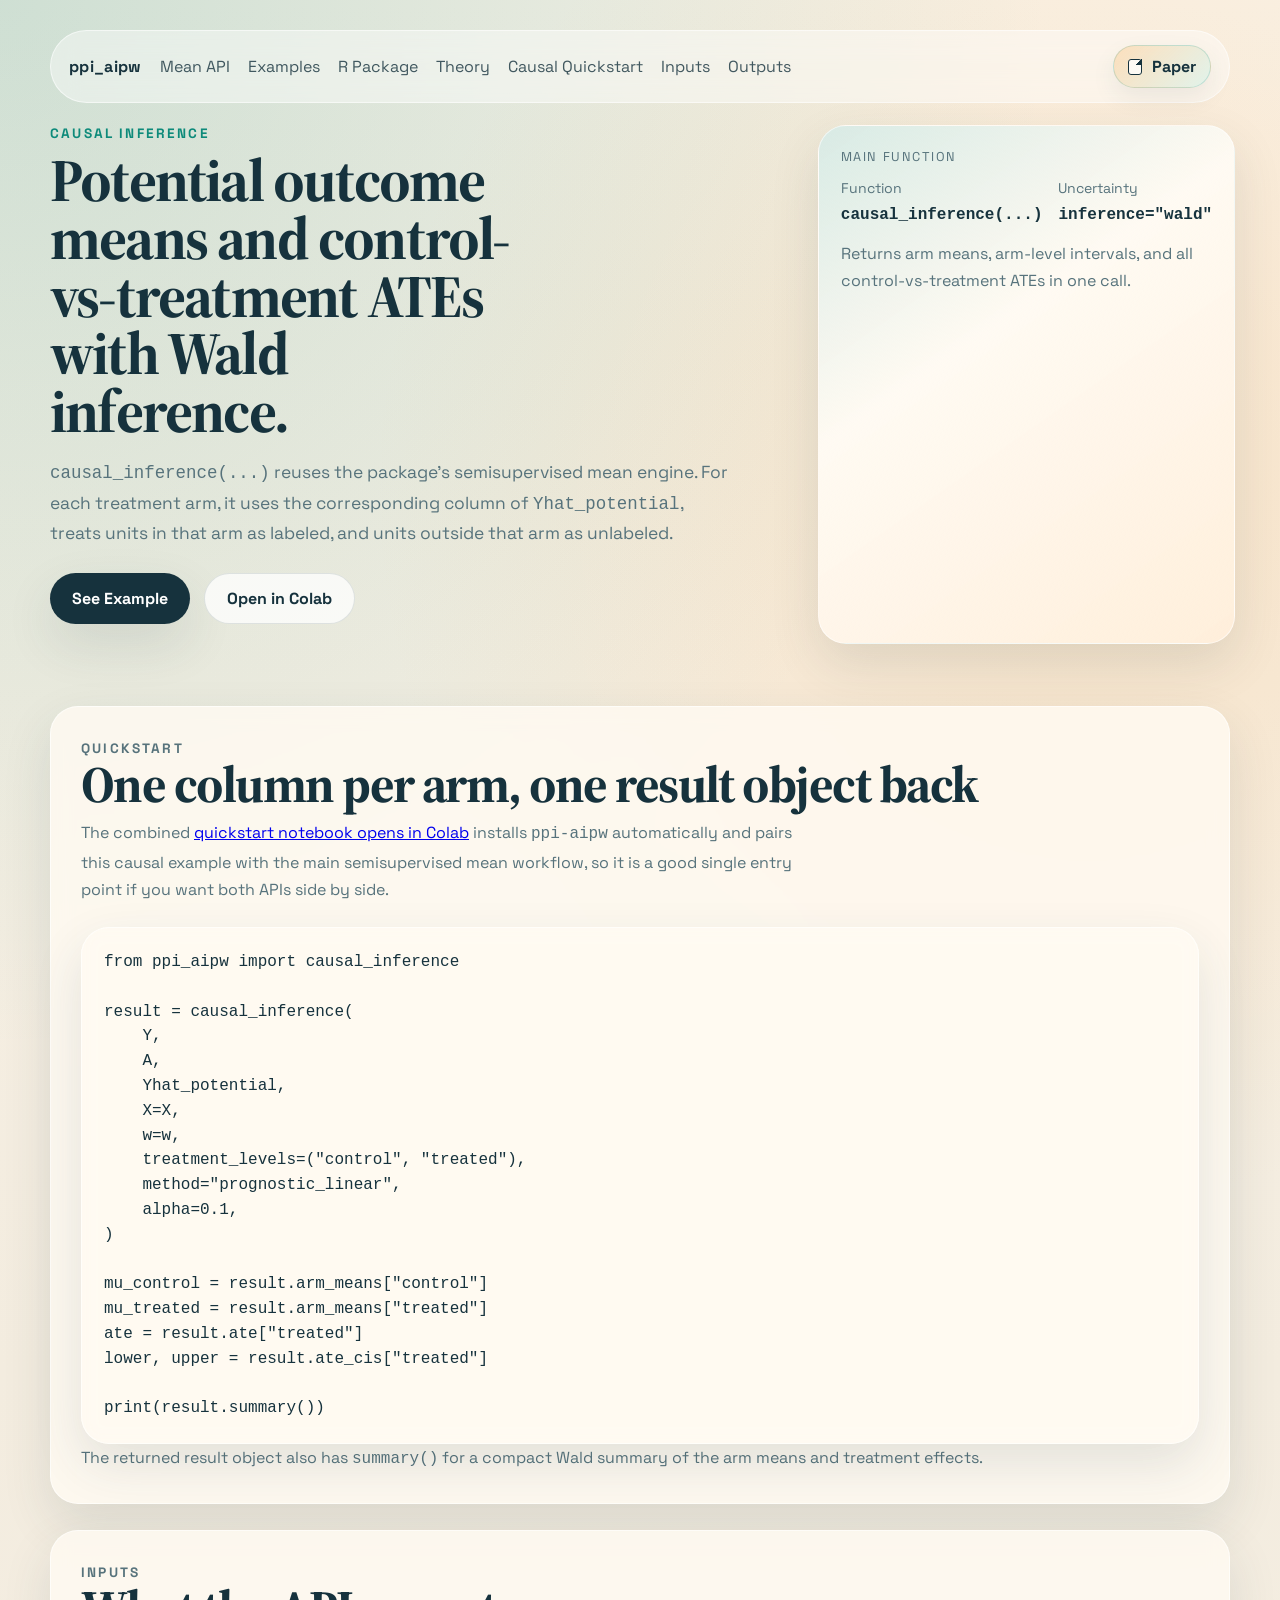
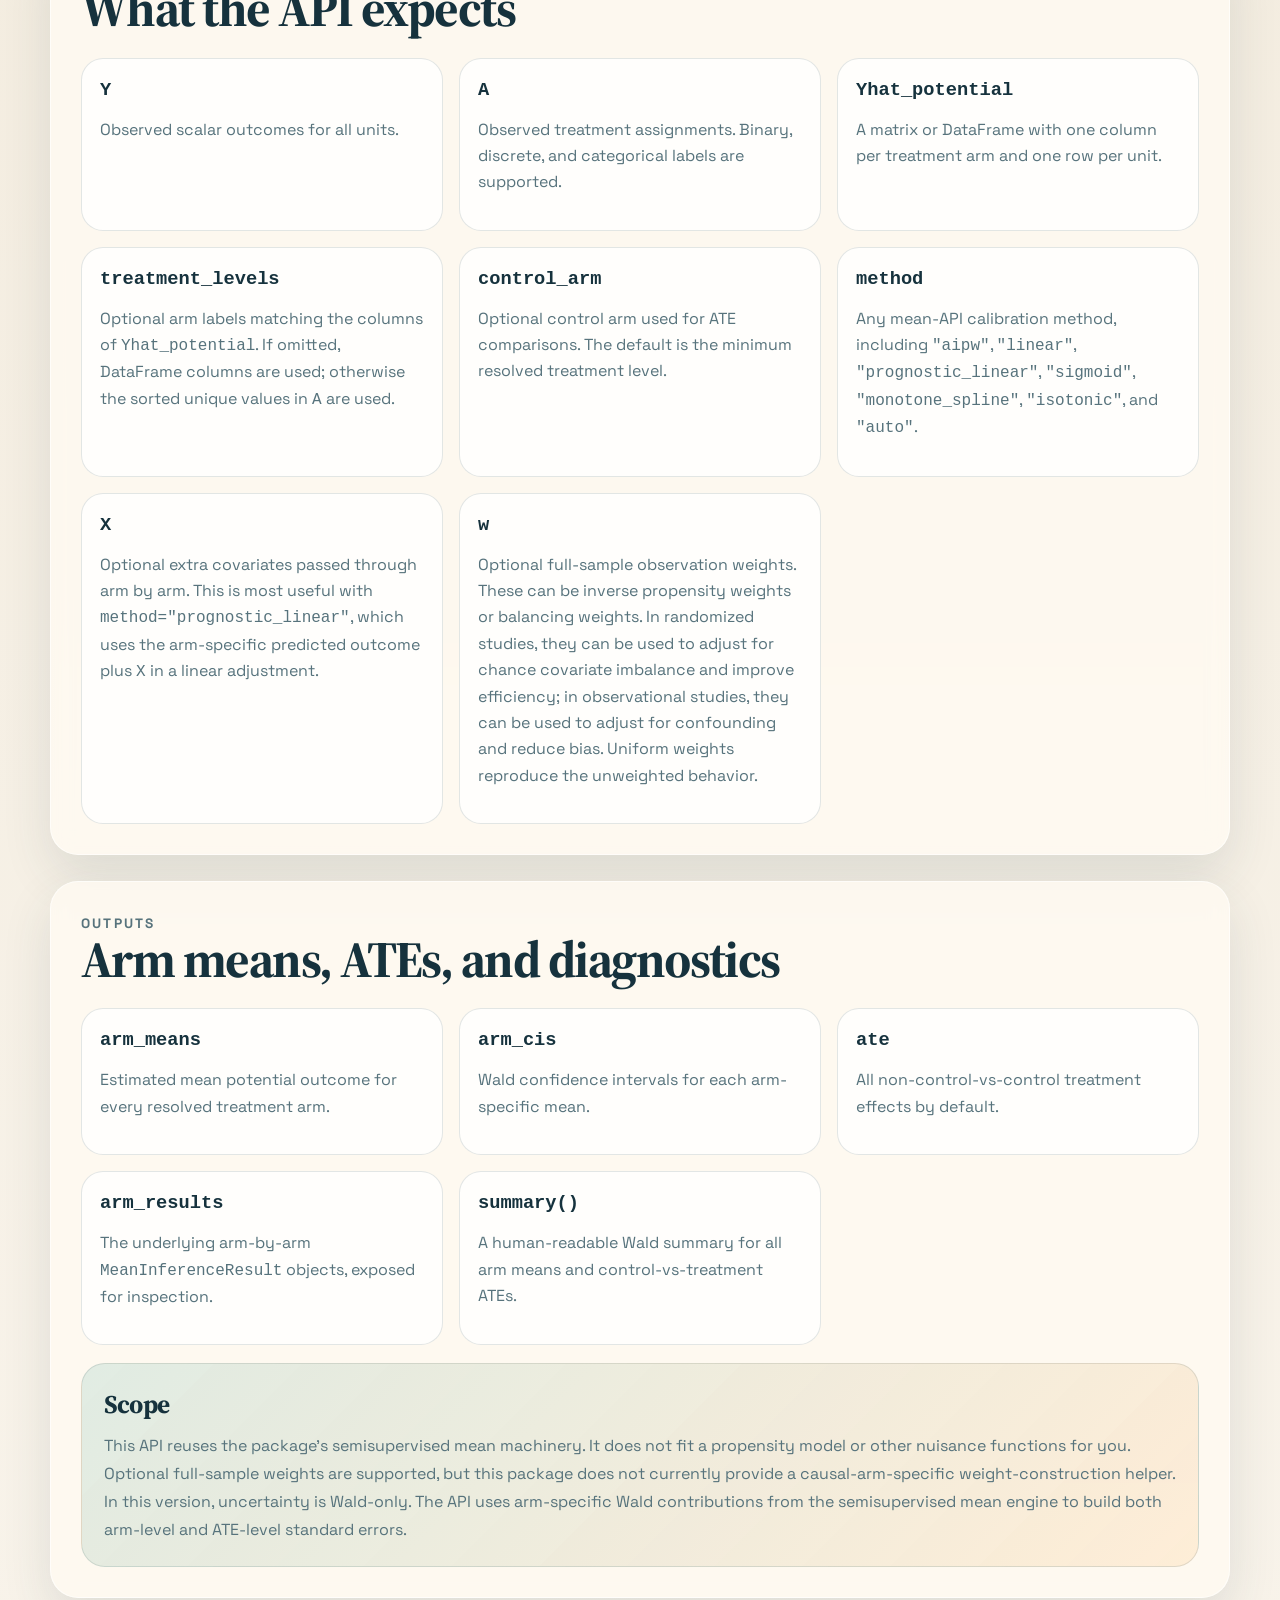
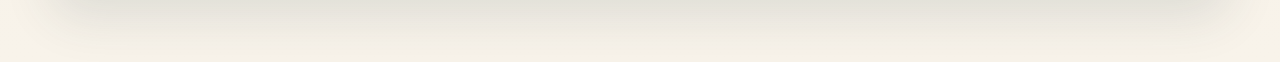
==== docs/causal.html @ cc339d7b "Simplify website paper and link labels" ====
<!DOCTYPE html>
<html lang="en">
  <head>
    <meta charset="UTF-8" />
    <meta name="viewport" content="width=device-width, initial-scale=1.0" />
    <title>ppi_aipw causal inference</title>
    <meta
      name="description"
      content="Causal inference for arm-specific potential outcome means and Wald ATEs in ppi_aipw."
    />
    <link rel="preconnect" href="https://fonts.googleapis.com" />
    <link rel="preconnect" href="https://fonts.gstatic.com" crossorigin />
    <link
      href="https://fonts.googleapis.com/css2?family=Space+Grotesk:wght@400;500;700&family=Source+Serif+4:opsz,wght@8..60,400;8..60,600&display=swap"
      rel="stylesheet"
    />
    <link rel="stylesheet" href="./site.css" />
  </head>
  <body>
    <div class="page-shell">
      <header class="hero">
        <nav class="topbar">
          <div class="brand"><a href="./index.html">ppi_aipw</a></div>
          <div class="toplinks">
            <a href="./index.html#quickstart">Mean API</a>
            <a href="./examples.html">Examples</a>
            <a href="./r.html">R Package</a>
            <a href="./theory.html">Theory</a>
            <a href="#quickstart">Causal Quickstart</a>
            <a href="#inputs">Inputs</a>
            <a href="#outputs">Outputs</a>
          </div>
          <a class="paper-link" href="./paper.pdf">
            <span class="paper-link-icon" aria-hidden="true"></span>
            <span>Paper</span>
          </a>
        </nav>

        <div class="hero-grid">
          <section class="hero-copy">
            <p class="eyebrow">Causal Inference</p>
            <h1>Potential outcome means and control-vs-treatment ATEs with Wald inference.</h1>
            <p class="lede">
              <code>causal_inference(...)</code> reuses the package's
              semisupervised mean engine. For each treatment arm, it uses the
              corresponding column of <code>Yhat_potential</code>, treats units
              in that arm as labeled, and units outside that arm as unlabeled.
            </p>
            <div class="hero-actions">
              <a class="button button-primary" href="#quickstart">See Example</a>
              <a class="button button-secondary" href="https://colab.research.google.com/github/Larsvanderlaan/ppi-aipw/blob/main/examples/ppi_aipw_quickstart.ipynb">Open in Colab</a>
            </div>
          </section>

          <aside class="hero-panel">
            <div class="panel-card gradient-card">
              <p class="panel-label">Main Function</p>
              <div class="default-stack">
                <div>
                  <span class="stack-name">Function</span>
                  <strong><code>causal_inference(...)</code></strong>
                </div>
                <div>
                  <span class="stack-name">Uncertainty</span>
                  <strong><code>inference="wald"</code></strong>
                </div>
              </div>
              <p class="panel-note">
                Returns arm means, arm-level intervals, and all
                control-vs-treatment ATEs in one call.
              </p>
            </div>
          </aside>
        </div>
      </header>

      <main>
        <section class="section" id="quickstart">
          <div class="section-heading">
            <p class="eyebrow">Quickstart</p>
            <h2>One column per arm, one result object back</h2>
            <p>
              The combined
              <a href="https://colab.research.google.com/github/Larsvanderlaan/ppi-aipw/blob/main/examples/ppi_aipw_quickstart.ipynb">quickstart notebook opens in Colab</a>
              installs <code>ppi-aipw</code> automatically and pairs this causal example with the main semisupervised mean workflow, so it is a good single entry point if you want both APIs side by side.
            </p>
          </div>

          <div class="panel-card code-card">
            <pre><code>from ppi_aipw import causal_inference

result = causal_inference(
    Y,
    A,
    Yhat_potential,
    X=X,
    w=w,
    treatment_levels=("control", "treated"),
    method="prognostic_linear",
    alpha=0.1,
)

mu_control = result.arm_means["control"]
mu_treated = result.arm_means["treated"]
ate = result.ate["treated"]
lower, upper = result.ate_cis["treated"]

print(result.summary())</code></pre>
          </div>
          <p class="panel-note">
            The returned result object also has <code>summary()</code> for a
            compact Wald summary of the arm means and treatment effects.
          </p>
        </section>

        <section class="section" id="inputs">
          <div class="section-heading">
            <p class="eyebrow">Inputs</p>
            <h2>What the API expects</h2>
          </div>

          <div class="argument-grid">
            <article class="argument-card">
              <h3><code>Y</code></h3>
              <p>Observed scalar outcomes for all units.</p>
            </article>
            <article class="argument-card">
              <h3><code>A</code></h3>
              <p>Observed treatment assignments. Binary, discrete, and categorical labels are supported.</p>
            </article>
            <article class="argument-card">
              <h3><code>Yhat_potential</code></h3>
              <p>A matrix or DataFrame with one column per treatment arm and one row per unit.</p>
            </article>
            <article class="argument-card">
              <h3><code>treatment_levels</code></h3>
              <p>Optional arm labels matching the columns of <code>Yhat_potential</code>. If omitted, DataFrame columns are used; otherwise the sorted unique values in <code>A</code> are used.</p>
            </article>
            <article class="argument-card">
              <h3><code>control_arm</code></h3>
              <p>Optional control arm used for ATE comparisons. The default is the minimum resolved treatment level.</p>
            </article>
            <article class="argument-card">
              <h3><code>method</code></h3>
              <p>Any mean-API calibration method, including <code>"aipw"</code>, <code>"linear"</code>, <code>"prognostic_linear"</code>, <code>"sigmoid"</code>, <code>"monotone_spline"</code>, <code>"isotonic"</code>, and <code>"auto"</code>.</p>
            </article>
            <article class="argument-card">
              <h3><code>X</code></h3>
              <p>Optional extra covariates passed through arm by arm. This is most useful with <code>method="prognostic_linear"</code>, which uses the arm-specific predicted outcome plus <code>X</code> in a linear adjustment.</p>
              
            </article>
            <article class="argument-card">
              <h3><code>w</code></h3>
              <p>Optional full-sample observation weights. These can be inverse propensity weights or balancing weights. In randomized studies, they can be used to adjust for chance covariate imbalance and improve efficiency; in observational studies, they can be used to adjust for confounding and reduce bias. Uniform weights reproduce the unweighted behavior.</p>
            </article>
          </div>
        </section>

        <section class="section" id="outputs">
          <div class="section-heading">
            <p class="eyebrow">Outputs</p>
            <h2>Arm means, ATEs, and diagnostics</h2>
          </div>

          <div class="takeaway-grid">
            <article class="takeaway-card">
              <h3><code>arm_means</code></h3>
              <p>Estimated mean potential outcome for every resolved treatment arm.</p>
            </article>
            <article class="takeaway-card">
              <h3><code>arm_cis</code></h3>
              <p>Wald confidence intervals for each arm-specific mean.</p>
            </article>
            <article class="takeaway-card">
              <h3><code>ate</code></h3>
              <p>All non-control-vs-control treatment effects by default.</p>
            </article>
            <article class="takeaway-card">
              <h3><code>arm_results</code></h3>
              <p>The underlying arm-by-arm <code>MeanInferenceResult</code> objects, exposed for inspection.</p>
            </article>
            <article class="takeaway-card">
              <h3><code>summary()</code></h3>
              <p>A human-readable Wald summary for all arm means and control-vs-treatment ATEs.</p>
            </article>
          </div>

          <div class="history-callout">
            <h3>Scope</h3>
            <p>
              This API reuses the package's semisupervised mean machinery. It
              does not fit a propensity model or other nuisance functions for
              you.
            </p>
            <p>
              Optional full-sample weights are supported, but this package does
              not currently provide a causal-arm-specific weight-construction
              helper.
            </p>
            <p>
              In this version, uncertainty is Wald-only. The API uses
              arm-specific Wald contributions from the semisupervised mean
              engine to build both arm-level and ATE-level standard errors.
            </p>
          </div>
        </section>
      </main>
    </div>
  </body>
</html>
---- docs/site.css ----
:root {
  --bg: #f5efe4;
  --bg-alt: #fffaf2;
  --surface: rgba(255, 250, 242, 0.82);
  --surface-strong: #fffdf9;
  --ink: #16323d;
  --muted: #57737c;
  --line: rgba(22, 50, 61, 0.12);
  --accent: #0d8a7a;
  --accent-soft: #d7f2eb;
  --warm: #ffb562;
  --warm-soft: #ffe3bf;
  --shadow: 0 20px 50px rgba(41, 65, 73, 0.12);
  --radius: 28px;
}

* {
  box-sizing: border-box;
}

html {
  scroll-behavior: smooth;
}

body {
  margin: 0;
  min-height: 100vh;
  color: var(--ink);
  background:
    radial-gradient(circle at top left, rgba(13, 138, 122, 0.18), transparent 30%),
    radial-gradient(circle at 85% 15%, rgba(255, 181, 98, 0.22), transparent 24%),
    linear-gradient(180deg, #f9f2e7 0%, #f3ecdf 42%, #f8f3ea 100%);
  font-family: "Space Grotesk", "Avenir Next", "Trebuchet MS", sans-serif;
}

code,
pre {
  font-family: "SFMono-Regular", "Consolas", "Liberation Mono", monospace;
}

.page-shell {
  width: min(1180px, calc(100% - 32px));
  margin: 0 auto;
  padding-bottom: 64px;
}

.hero {
  padding: 22px 0 36px;
}

.topbar {
  display: flex;
  justify-content: space-between;
  align-items: center;
  gap: 18px;
  flex-wrap: wrap;
  padding: 14px 18px;
  margin-top: 8px;
  background: rgba(255, 255, 255, 0.42);
  border: 1px solid rgba(255, 255, 255, 0.55);
  border-radius: 999px;
  backdrop-filter: blur(14px);
}

.brand {
  font-weight: 700;
  letter-spacing: 0.02em;
}

.brand a {
  color: inherit;
  text-decoration: none;
}

.toplinks {
  display: flex;
  gap: 18px;
  flex-wrap: wrap;
  align-items: center;
  flex: 1 1 auto;
}

.paper-link {
  display: inline-flex;
  align-items: center;
  gap: 10px;
  padding: 10px 14px;
  border-radius: 999px;
  color: var(--ink);
  background: linear-gradient(135deg, rgba(255, 181, 98, 0.34), rgba(215, 242, 235, 0.72));
  border: 1px solid rgba(13, 138, 122, 0.18);
  box-shadow: 0 10px 24px rgba(41, 65, 73, 0.08);
  font-weight: 700;
  white-space: nowrap;
}

.paper-link:hover {
  transform: translateY(-1px);
}

.paper-link-icon {
  position: relative;
  width: 14px;
  height: 16px;
  border: 1.6px solid currentColor;
  border-radius: 3px;
  background: rgba(255, 255, 255, 0.78);
  flex: 0 0 auto;
}

.paper-link-icon::after {
  content: "";
  position: absolute;
  top: -1px;
  right: -1px;
  width: 6px;
  height: 6px;
  background: linear-gradient(135deg, transparent 49%, currentColor 50%);
}

.toplinks a,
.reference-links a,
.button,
.paper-link {
  text-decoration: none;
}

.toplinks a,
.reference-links a {
  color: var(--ink);
  opacity: 0.8;
}

.toplinks a:hover,
.reference-links a:hover {
  opacity: 1;
}

.hero-grid {
  display: grid;
  grid-template-columns: minmax(0, 1.35fr) minmax(320px, 0.75fr);
  gap: 26px;
  margin-top: 22px;
  align-items: stretch;
}

.hero-copy,
.hero-panel,
.section,
.timeline-card,
.reference-card,
.toggle-card,
.method-panel,
.argument-card,
.takeaway-card,
.panel-card {
  position: relative;
}

.eyebrow {
  margin: 0 0 10px;
  font-size: 0.85rem;
  letter-spacing: 0.16em;
  text-transform: uppercase;
  color: var(--accent);
  font-weight: 700;
}

.hero h1,
.section h2,
.history-callout h3,
.method-panel h3 {
  font-family: "Source Serif 4", Georgia, serif;
  letter-spacing: -0.03em;
}

.hero h1 {
  font-size: clamp(2.55rem, 4.7vw, 4.3rem);
  line-height: 0.96;
  margin: 0 0 16px;
  max-width: 15ch;
}

.hero-copy {
  min-width: 0;
}

.hero-head {
  display: grid;
  grid-template-columns: minmax(0, 1fr) clamp(170px, 20vw, 235px);
  gap: clamp(18px, 3vw, 32px);
  align-items: center;
  margin-bottom: 10px;
}

.lede {
  font-size: 1.09rem;
  line-height: 1.7;
  color: var(--muted);
  max-width: 62ch;
}

.hero-actions {
  display: flex;
  gap: 14px;
  flex-wrap: wrap;
  margin: 24px 0 20px;
}

.hero-art {
  display: flex;
  align-items: center;
  justify-content: center;
  align-self: center;
  width: 100%;
}

.hero-art img {
  display: block;
  width: min(100%, 230px);
  max-width: 100%;
  height: auto;
  filter: drop-shadow(0 16px 30px rgba(41, 65, 73, 0.12));
}

.button {
  display: inline-flex;
  align-items: center;
  justify-content: center;
  padding: 14px 22px;
  border-radius: 999px;
  font-weight: 700;
  transition: transform 0.2s ease, box-shadow 0.2s ease, background 0.2s ease;
}

.button:hover {
  transform: translateY(-2px);
}

.button-primary {
  background: var(--ink);
  color: white;
  box-shadow: var(--shadow);
}

.button-secondary {
  background: rgba(255, 255, 255, 0.75);
  color: var(--ink);
  border: 1px solid var(--line);
}

.hero-pills {
  display: flex;
  gap: 10px;
  flex-wrap: wrap;
  padding: 0;
  margin: 0;
  list-style: none;
}

.hero-pills li,
.badge {
  padding: 9px 12px;
  border-radius: 999px;
  background: rgba(255, 255, 255, 0.7);
  border: 1px solid var(--line);
  font-size: 0.92rem;
}

.hero-panel {
  display: grid;
  gap: 18px;
}

.panel-card,
.section,
.timeline-card,
.reference-card,
.toggle-card,
.method-panel {
  background: var(--surface);
  backdrop-filter: blur(10px);
  border: 1px solid rgba(255, 255, 255, 0.58);
  box-shadow: var(--shadow);
  border-radius: var(--radius);
}

.panel-card {
  padding: 22px;
}

.gradient-card {
  background:
    linear-gradient(145deg, rgba(13, 138, 122, 0.16), rgba(255, 250, 242, 0.95) 40%, rgba(255, 181, 98, 0.2)),
    var(--surface-strong);
}

.panel-label {
  margin: 0 0 14px;
  font-size: 0.8rem;
  letter-spacing: 0.12em;
  text-transform: uppercase;
  color: var(--muted);
}

.default-stack {
  display: grid;
  grid-template-columns: 1fr 1fr;
  gap: 16px;
  margin-bottom: 16px;
}

.stack-name {
  display: block;
  color: var(--muted);
  font-size: 0.88rem;
  margin-bottom: 6px;
}

.panel-note {
  margin: 0;
  line-height: 1.7;
  color: var(--muted);
}

.code-card pre {
  margin: 0;
  overflow-x: auto;
  white-space: pre-wrap;
  line-height: 1.55;
  color: var(--ink);
}

.section {
  padding: 30px;
  margin-top: 26px;
}

.section-heading {
  margin-bottom: 24px;
}

.section-heading h2 {
  margin: 0 0 10px;
  font-size: clamp(2rem, 4vw, 3.3rem);
  line-height: 0.96;
}

.section-heading p {
  margin: 0;
  max-width: 72ch;
  color: var(--muted);
  line-height: 1.7;
}

.split {
  display: grid;
  grid-template-columns: minmax(0, 1fr) minmax(240px, 320px);
  gap: 16px;
  align-items: end;
}

.section-side-note {
  align-self: center;
  padding: 14px 16px;
  background: rgba(255, 255, 255, 0.72);
  border-radius: 20px;
  border: 1px solid var(--line);
}

.argument-grid,
.takeaway-grid {
  display: grid;
  grid-template-columns: repeat(3, minmax(0, 1fr));
  gap: 16px;
}

.argument-grid-two {
  grid-template-columns: repeat(2, minmax(0, 1fr));
}

.examples-grid,
.example-entry-grid {
  display: grid;
  gap: 16px;
}

.examples-grid {
  grid-template-columns: repeat(2, minmax(0, 1fr));
}

.example-entry-grid {
  grid-template-columns: repeat(2, minmax(0, 1fr));
  margin-top: 14px;
}

.argument-card,
.takeaway-card,
.info-box,
.mini-box {
  background: rgba(255, 255, 255, 0.78);
  border: 1px solid var(--line);
  border-radius: 22px;
  padding: 18px;
}

.argument-card h3,
.takeaway-card h3,
.info-box h4 {
  margin: 0 0 8px;
}

.argument-card p,
.takeaway-card p,
.info-box p,
.info-box li,
.mini-box span,
.argument-card pre {
  color: var(--muted);
  line-height: 1.65;
}

.argument-card pre {
  margin: 0;
  overflow-x: auto;
  white-space: pre-wrap;
}

.example-entry {
  padding: 14px;
  border-radius: 18px;
  border: 1px solid var(--line);
  background: rgba(255, 255, 255, 0.72);
}

.example-label {
  margin: 0 0 8px;
  font-size: 0.78rem;
  letter-spacing: 0.12em;
  text-transform: uppercase;
  color: var(--muted);
  font-weight: 700;
}

.example-call {
  margin: 0;
  color: var(--ink);
  overflow-x: auto;
  white-space: pre-wrap;
  line-height: 1.55;
}

.example-links {
  display: flex;
  gap: 10px;
  flex-wrap: wrap;
  margin-top: 14px;
}

.example-links a {
  padding: 10px 12px;
  border-radius: 14px;
  border: 1px solid var(--line);
  background: rgba(255, 255, 255, 0.74);
  color: var(--ink);
  font-weight: 700;
}

.example-links a:hover {
  opacity: 1;
}

.case-study-figure {
  margin: 18px 0 0;
  padding: 10px 10px 12px;
  border-radius: 20px;
  border: 1px solid var(--line);
  background: rgba(255, 255, 255, 0.74);
}

.case-study-figure img {
  display: block;
  width: 100%;
  height: auto;
  border-radius: 14px;
}

.case-study-figure figcaption {
  margin: 10px auto 0;
  max-width: 28ch;
  color: var(--muted);
  font-size: 0.92rem;
  line-height: 1.55;
  text-align: center;
}

.method-tabs,
.toggle-row {
  display: flex;
  gap: 10px;
  flex-wrap: wrap;
  margin-bottom: 18px;
}

.tab-button {
  appearance: none;
  border: 1px solid var(--line);
  background: rgba(255, 255, 255, 0.76);
  color: var(--ink);
  border-radius: 999px;
  padding: 11px 16px;
  font: inherit;
  font-weight: 700;
  cursor: pointer;
  transition: transform 0.2s ease, background 0.2s ease, color 0.2s ease;
}

.tab-button:hover {
  transform: translateY(-1px);
}

.tab-button.is-active {
  background: var(--ink);
  color: white;
}

.method-panel,
.toggle-card {
  padding: 22px;
}

.panel-banner {
  display: flex;
  align-items: center;
  gap: 12px;
  flex-wrap: wrap;
}

.panel-banner h3 {
  margin: 0;
  font-size: 2rem;
}

.method-summary {
  margin: 14px 0 20px;
  color: var(--muted);
  font-size: 1.04rem;
  line-height: 1.75;
}

.method-visual-card {
  display: grid;
  grid-template-columns: minmax(190px, 0.7fr) minmax(0, 1fr);
  gap: 18px;
  align-items: center;
  margin: 0 0 22px;
  padding: 18px;
  border-radius: 24px;
  border: 1px solid var(--line);
  background:
    linear-gradient(145deg, rgba(255, 255, 255, 0.82), rgba(215, 242, 235, 0.45)),
    rgba(255, 255, 255, 0.72);
}

.method-visual-card.is-hidden {
  display: none;
}

.curve-kicker {
  display: inline-block;
  margin-bottom: 10px;
  font-size: 0.8rem;
  letter-spacing: 0.14em;
  text-transform: uppercase;
  color: var(--accent);
  font-weight: 700;
}

.method-visual-copy p {
  margin: 0;
  color: var(--muted);
  line-height: 1.7;
}

.curve-stage {
  display: grid;
  grid-template-columns: auto minmax(0, 1fr);
  grid-template-rows: minmax(0, 1fr) auto auto;
  gap: 10px 12px;
  align-items: center;
}

.curve-y-label {
  grid-row: 1 / span 2;
  writing-mode: vertical-rl;
  transform: rotate(180deg);
  font-size: 0.88rem;
  color: var(--muted);
  letter-spacing: 0.01em;
}

.curve-canvas {
  width: 100%;
  min-height: 250px;
  display: block;
}

.curve-x-label {
  grid-column: 2;
  justify-self: center;
  font-size: 0.88rem;
  color: var(--muted);
}

.math-label {
  font-family: "Source Serif 4", Georgia, serif;
  font-style: italic;
  color: var(--ink);
}

.math-label sub,
.math-label sup {
  font-style: normal;
}

.curve-legend {
  grid-column: 2;
  display: flex;
  gap: 14px;
  flex-wrap: wrap;
}

.curve-legend-item {
  display: inline-flex;
  align-items: center;
  gap: 10px;
  font-size: 0.92rem;
  color: var(--ink);
  background: rgba(255, 255, 255, 0.72);
  border: 1px solid var(--line);
  border-radius: 999px;
  padding: 8px 12px;
}

.curve-legend-swatch {
  width: 30px;
  border-top: 3px solid var(--swatch-color);
  border-top-style: solid;
  flex: 0 0 auto;
}

.curve-legend-swatch[data-dashed="true"] {
  border-top-style: dashed;
}

.equation-card {
  margin-top: 18px;
  padding: 20px 22px;
  border-radius: 24px;
  border: 1px solid var(--line);
  background:
    linear-gradient(145deg, rgba(255, 255, 255, 0.82), rgba(215, 242, 235, 0.42)),
    rgba(255, 255, 255, 0.78);
}

.pseudo-equation {
  margin: 0;
  font-family: "Source Serif 4", Georgia, serif;
  font-size: clamp(1.5rem, 3.2vw, 2.2rem);
  line-height: 1.2;
  letter-spacing: -0.02em;
}

.equation-note {
  margin: 12px 0 0;
  color: var(--muted);
  line-height: 1.7;
}

.mini-equation {
  margin: 10px 0 0;
  font-family: "Source Serif 4", Georgia, serif;
  font-size: 1.2rem;
  line-height: 1.45;
  letter-spacing: -0.01em;
  color: var(--ink);
  width: 100%;
  overflow-x: auto;
}

.mini-equation mjx-container {
  margin: 0 !important;
  max-width: 100%;
}

.mini-equation mjx-container[jax="SVG"] > svg {
  max-width: 100%;
  height: auto !important;
}

.argument-card,
.equation-card,
.theory-note {
  overflow: hidden;
}

.theory-visual {
  margin-top: 20px;
  padding: 18px;
  border-radius: 24px;
  border: 1px solid var(--line);
  overflow: hidden;
  background:
    linear-gradient(145deg, rgba(255, 255, 255, 0.85), rgba(255, 227, 191, 0.34)),
    rgba(255, 255, 255, 0.75);
}

.theory-visual h3 {
  margin: 0 0 8px;
}

.theory-visual p {
  margin: 0;
  color: var(--muted);
  line-height: 1.7;
}

.theory-diagram {
  display: block;
  width: 100%;
  height: auto;
  margin-top: 16px;
  overflow: hidden;
}

.diagram-caption {
  margin-top: 14px;
  padding: 14px 16px;
  border-radius: 18px;
  background: rgba(255, 255, 255, 0.72);
  border: 1px solid var(--line);
  color: var(--muted);
  line-height: 1.68;
}

.diagram-kicker {
  display: inline-block;
  margin-bottom: 8px;
  font-size: 0.78rem;
  letter-spacing: 0.14em;
  text-transform: uppercase;
  color: var(--accent);
  font-weight: 700;
}

.diagram-panel {
  fill: rgba(255, 255, 255, 0.92);
  stroke: rgba(22, 50, 61, 0.12);
  stroke-width: 1.5;
}

.diagram-panel-strong {
  fill: rgba(215, 242, 235, 0.82);
  stroke: rgba(13, 138, 122, 0.24);
  stroke-width: 1.5;
}

.diagram-panel-warm {
  fill: rgba(255, 227, 191, 0.88);
  stroke: rgba(255, 181, 98, 0.36);
  stroke-width: 1.5;
}

.diagram-line {
  stroke: rgba(22, 50, 61, 0.28);
  stroke-width: 2.2;
  fill: none;
  stroke-linecap: round;
  stroke-linejoin: round;
}

.diagram-line-dashed {
  stroke-dasharray: 7 8;
}

.diagram-accent {
  stroke: var(--accent);
}

.diagram-warm {
  stroke: #d28d3d;
}

.diagram-text {
  fill: var(--ink);
  font-family: "Space Grotesk", "Avenir Next", "Trebuchet MS", sans-serif;
  font-size: 15px;
}

.diagram-text-small {
  fill: var(--muted);
  font-family: "Space Grotesk", "Avenir Next", "Trebuchet MS", sans-serif;
  font-size: 12px;
}

.diagram-text-strong {
  font-weight: 700;
}

.theory-note {
  margin-top: 18px;
  padding: 16px 18px;
  border-radius: 20px;
  border: 1px solid var(--line);
  background: rgba(255, 255, 255, 0.72);
  color: var(--muted);
  line-height: 1.68;
}

.takeaway-card ul,
.theory-note ul {
  margin: 12px 0 0;
  padding-left: 18px;
}

.takeaway-card li,
.theory-note li {
  color: var(--muted);
  line-height: 1.68;
}

.theory-comparison-grid {
  display: grid;
  grid-template-columns: repeat(2, minmax(0, 1fr));
  gap: 16px;
}

.curve-backdrop {
  fill: rgba(255, 253, 249, 0.92);
  stroke: rgba(22, 50, 61, 0.08);
}

.curve-grid-line {
  stroke: rgba(22, 50, 61, 0.08);
  stroke-width: 1;
}

.curve-axis {
  stroke: rgba(22, 50, 61, 0.42);
  stroke-width: 1.6;
}

.curve-reference {
  fill: none;
  stroke: rgba(22, 50, 61, 0.18);
  stroke-width: 2.5;
  stroke-dasharray: 6 8;
  stroke-linecap: round;
}

.method-columns,
.mini-grid,
.reference-links {
  display: grid;
  gap: 14px;
}

.method-columns {
  grid-template-columns: repeat(3, minmax(0, 1fr));
}

.info-box ul {
  margin: 0;
  padding-left: 18px;
}

.mini-grid {
  grid-template-columns: repeat(3, minmax(0, 1fr));
  margin-top: 18px;
}

.mini-box strong {
  display: block;
  margin-top: 8px;
}

.timeline {
  display: grid;
  gap: 16px;
}

.timeline-card {
  padding: 22px;
  overflow: hidden;
}

.timeline-card::before {
  content: "";
  position: absolute;
  inset: 0 auto 0 0;
  width: 6px;
  background: linear-gradient(180deg, var(--accent), var(--warm));
}

.timeline-year {
  display: inline-block;
  font-size: 0.82rem;
  letter-spacing: 0.12em;
  text-transform: uppercase;
  color: var(--accent);
  font-weight: 700;
  margin-bottom: 12px;
}

.timeline-card h3 {
  margin: 0 0 10px;
  font-size: 1.35rem;
}

.timeline-card p,
.history-callout p,
.reference-card p,
.reference-card li {
  margin: 0;
  line-height: 1.74;
  color: var(--muted);
}

.history-callout {
  margin-top: 18px;
  padding: 22px;
  border-radius: 24px;
  background: linear-gradient(135deg, rgba(13, 138, 122, 0.12), rgba(255, 181, 98, 0.18));
  border: 1px solid var(--line);
}

.history-callout h3 {
  margin: 0 0 10px;
  font-size: 1.6rem;
}

.reference-card ul {
  margin: 14px 0 0;
  padding-left: 18px;
}

.reference-links {
  grid-template-columns: repeat(3, minmax(0, 1fr));
  margin-top: 18px;
}

.reference-links a {
  padding: 14px 16px;
  background: rgba(255, 255, 255, 0.75);
  border: 1px solid var(--line);
  border-radius: 18px;
  text-align: center;
  font-weight: 700;
}

.is-revealed {
  animation: fadeUp 0.6s ease both;
}

@keyframes fadeUp {
  from {
    opacity: 0;
    transform: translateY(10px);
  }
  to {
    opacity: 1;
    transform: translateY(0);
  }
}

@media (max-width: 960px) {
  .hero-grid,
  .split,
  .method-visual-card,
  .method-columns,
  .theory-comparison-grid,
  .examples-grid,
  .example-entry-grid,
  .argument-grid,
  .takeaway-grid,
  .mini-grid,
  .reference-links {
    grid-template-columns: 1fr;
  }

  .default-stack {
    grid-template-columns: 1fr;
  }

  .curve-legend {
    grid-column: 1;
  }

  .hero-head {
    grid-template-columns: minmax(0, 1fr) 190px;
    gap: 18px;
  }

  .hero-art {
    width: 100%;
  }
}

@media (max-width: 720px) {
  .page-shell {
    width: min(100% - 20px, 100%);
  }

  .topbar {
    border-radius: 28px;
    align-items: flex-start;
    flex-direction: column;
  }

  .paper-link {
    width: 100%;
    justify-content: center;
  }

  .hero h1 {
    max-width: 100%;
  }

  .hero-head {
    grid-template-columns: 1fr;
    gap: 14px;
  }

  .hero-art {
    width: 100%;
  }

  .hero-art img {
    width: min(100%, 180px);
    margin: 0 auto;
  }

  .section,
  .panel-card,
  .method-panel,
  .toggle-card,
  .timeline-card {
    padding: 20px;
  }

  .curve-stage {
    grid-template-columns: 1fr;
    grid-template-rows: auto minmax(0, 1fr) auto auto;
  }

  .curve-y-label {
    grid-row: auto;
    writing-mode: horizontal-tb;
    transform: none;
    justify-self: center;
  }

  .curve-canvas,
  .curve-x-label {
    grid-column: 1;
  }

  .pseudo-equation {
    font-size: 1.35rem;
  }
}
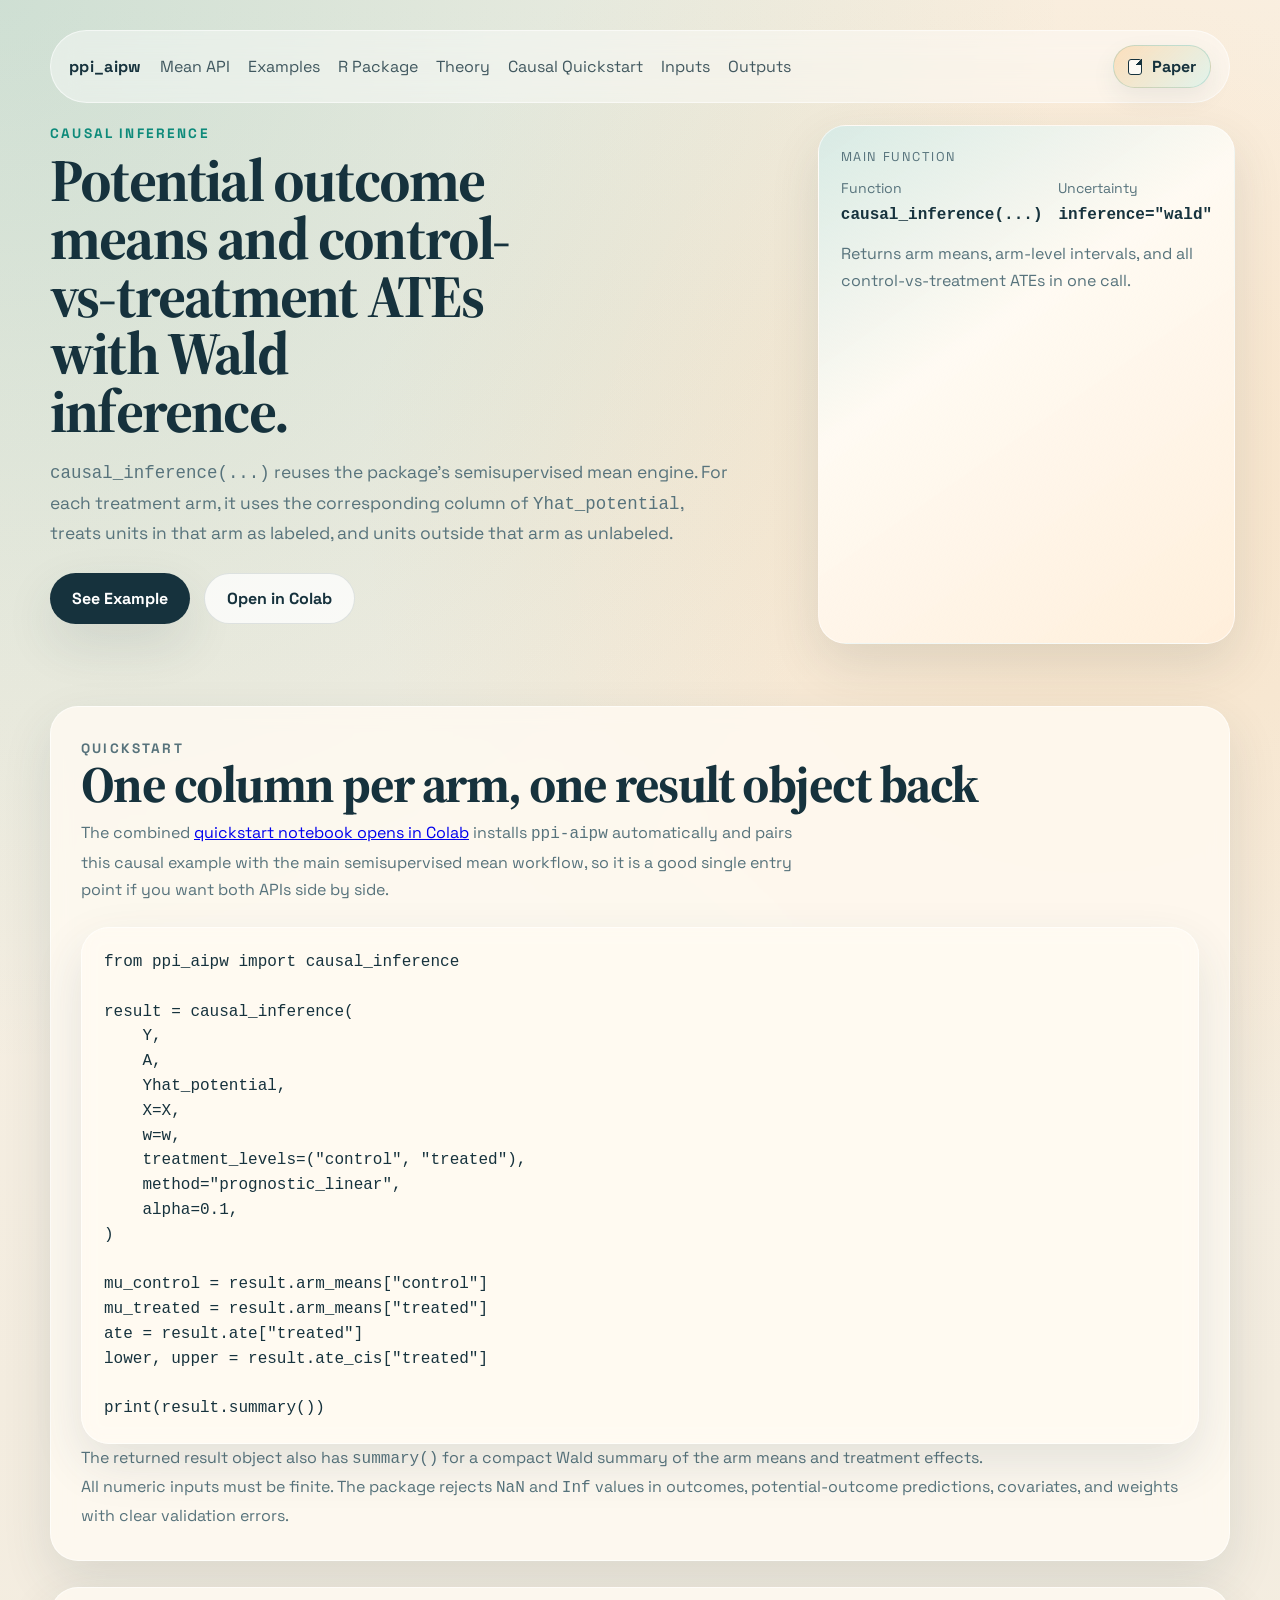
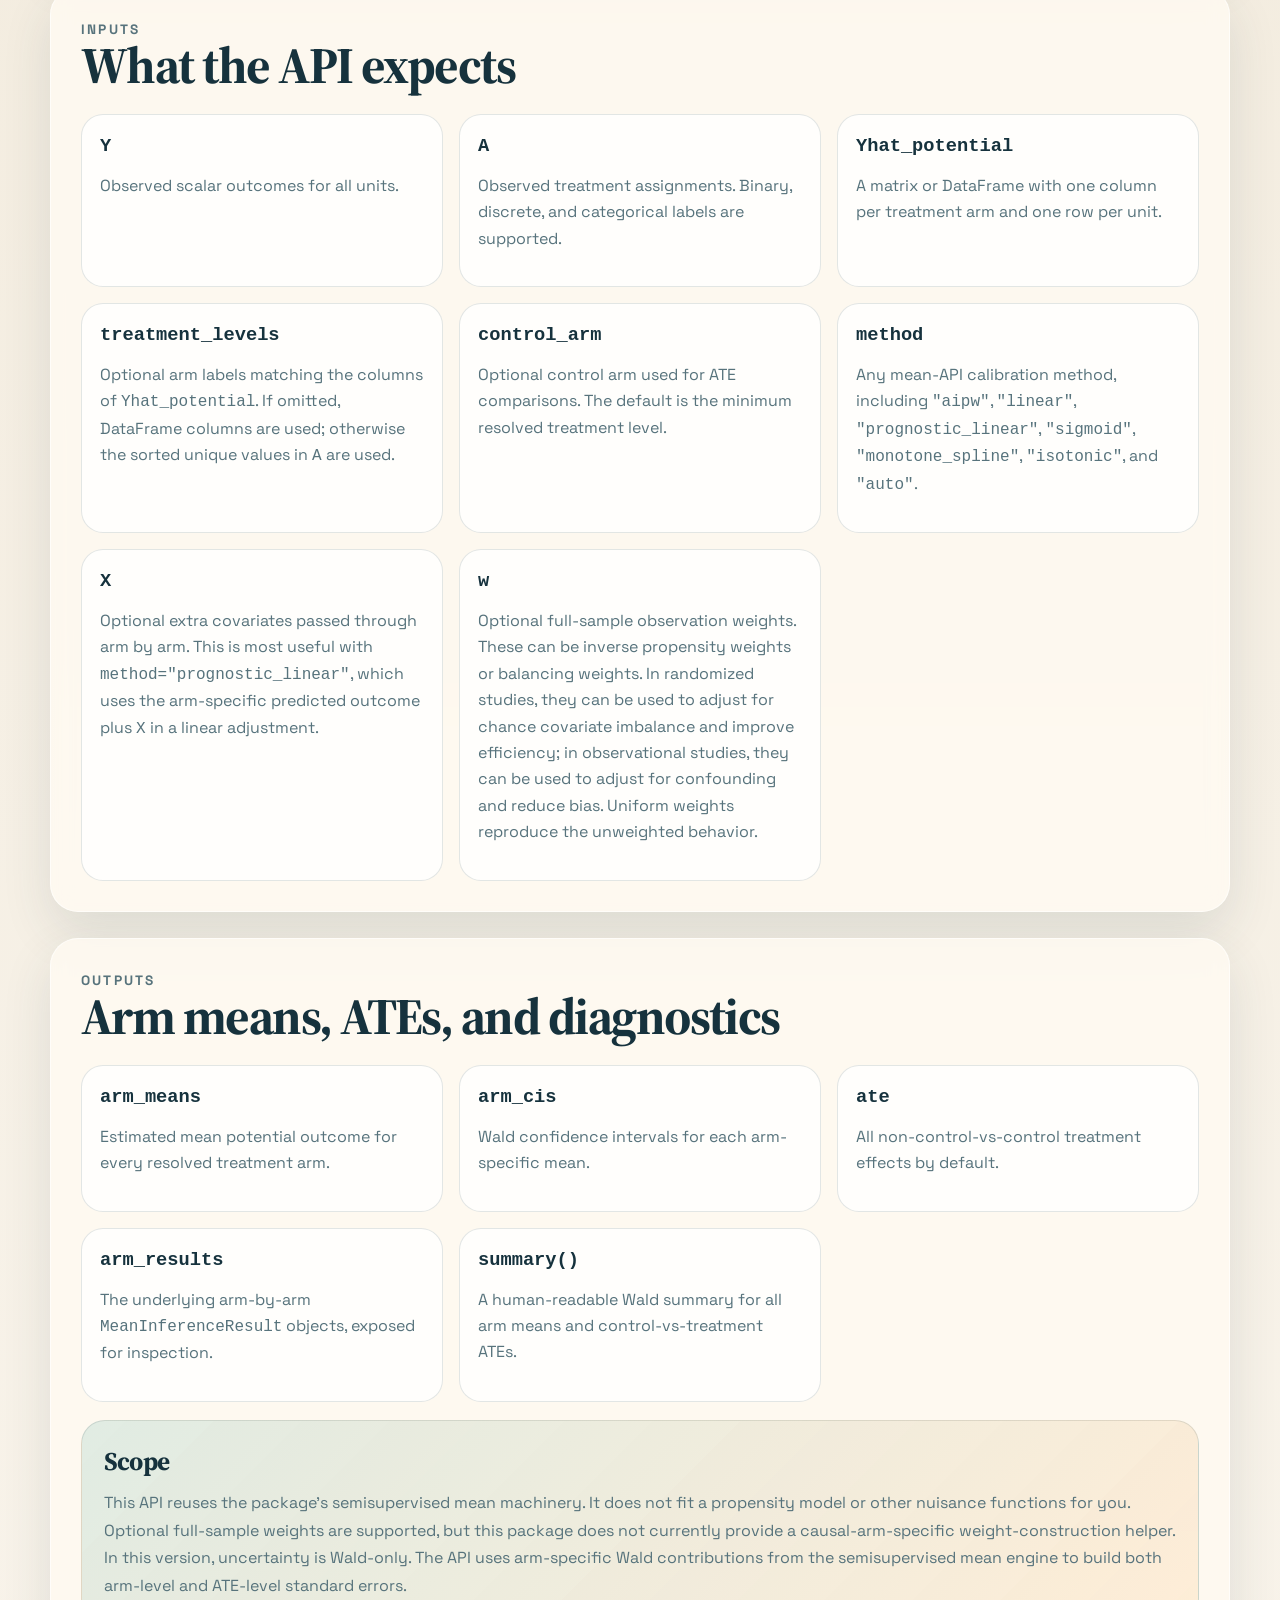
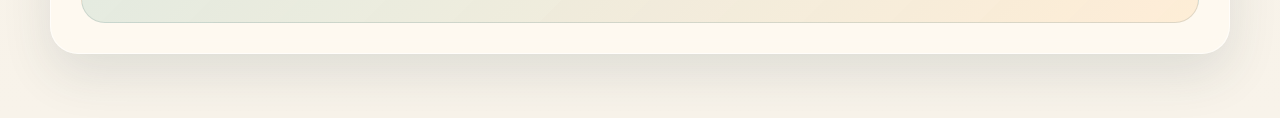
==== commit 3503551c: "Harden release validation and gating for 0.2.2" ====
--- a/docs/causal.html
+++ b/docs/causal.html
@@ -111,6 +111,12 @@
             The returned result object also has <code>summary()</code> for a
             compact Wald summary of the arm means and treatment effects.
           </p>
+          <p class="panel-note">
+            All numeric inputs must be finite. The package rejects
+            <code>NaN</code> and <code>Inf</code> values in outcomes,
+            potential-outcome predictions, covariates, and weights with clear
+            validation errors.
+          </p>
         </section>
 
         <section class="section" id="inputs">
--- a/docs/site.css
+++ b/docs/site.css
@@ -267,6 +267,15 @@
   font-size: 0.92rem;
 }
 
+.hero-pills a {
+  color: inherit;
+  text-decoration: none;
+}
+
+.hero-pills a:hover {
+  text-decoration: underline;
+}
+
 .hero-panel {
   display: grid;
   gap: 18px;
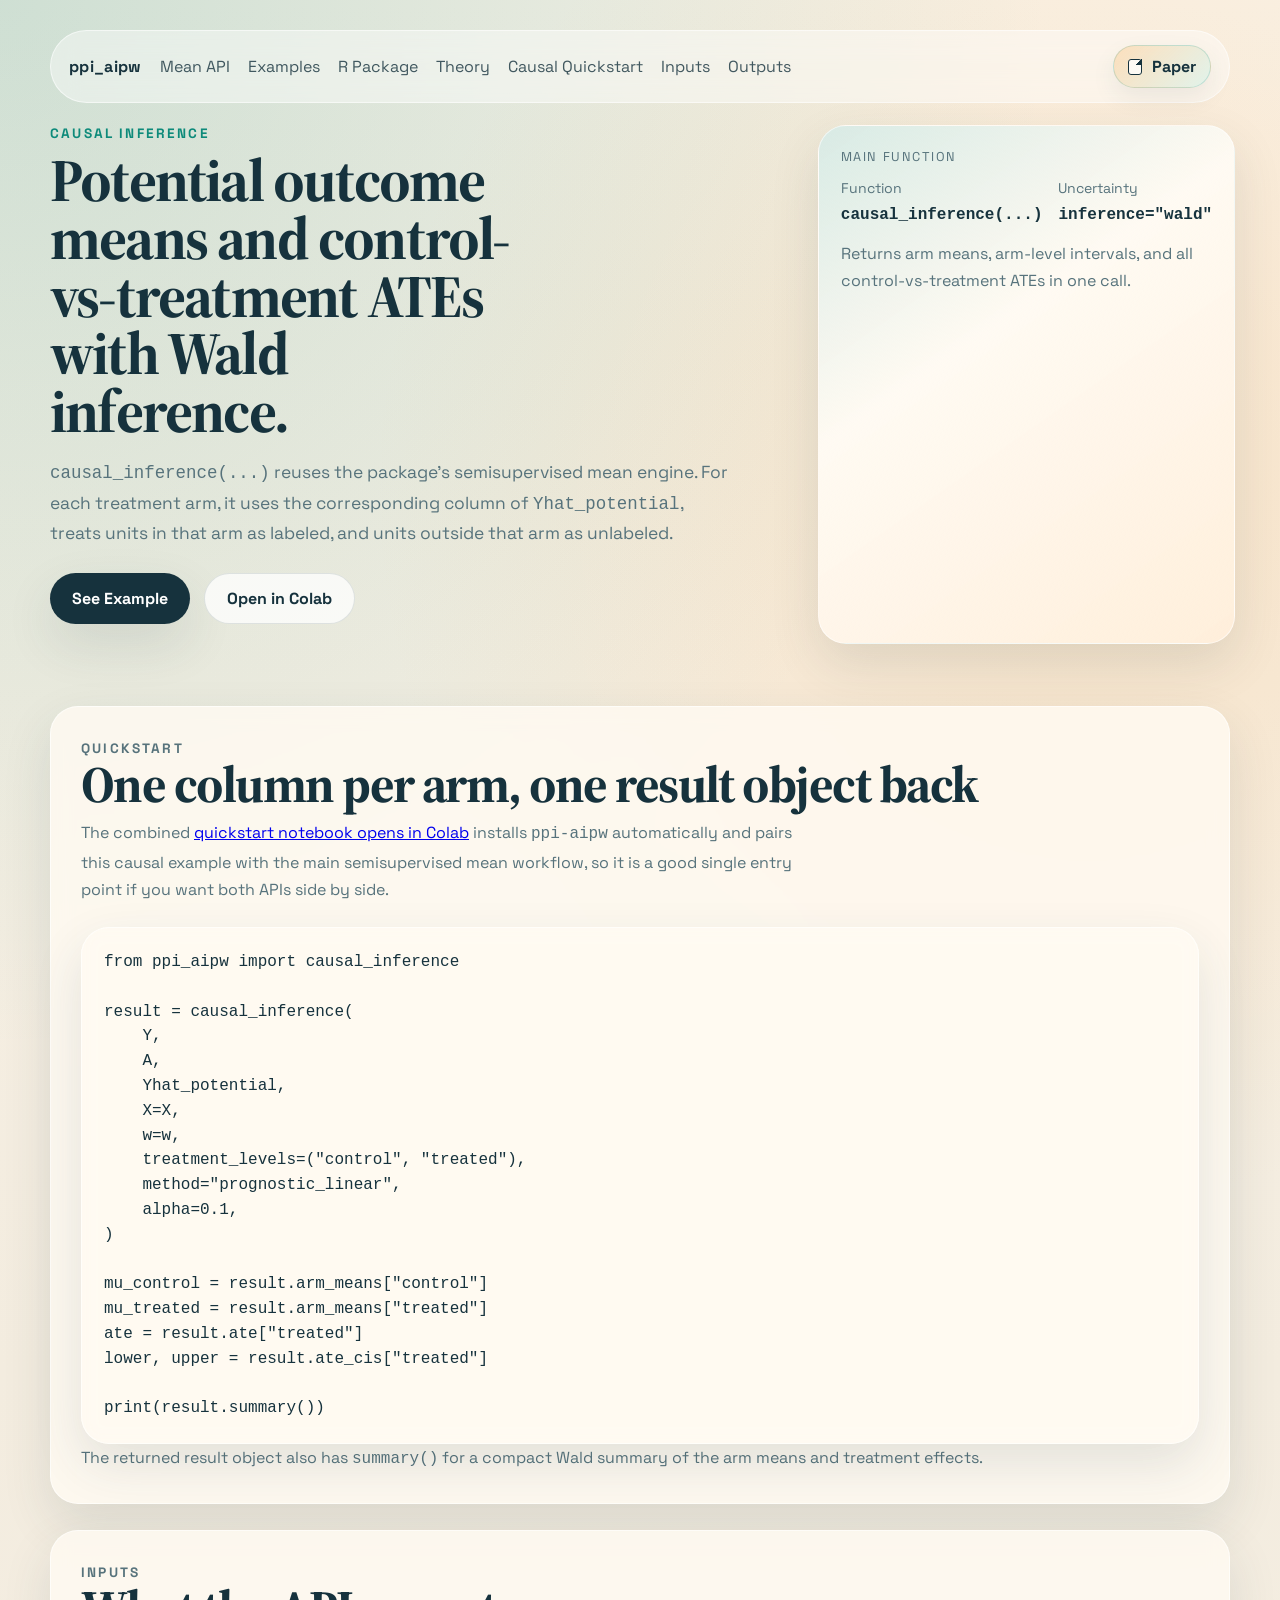
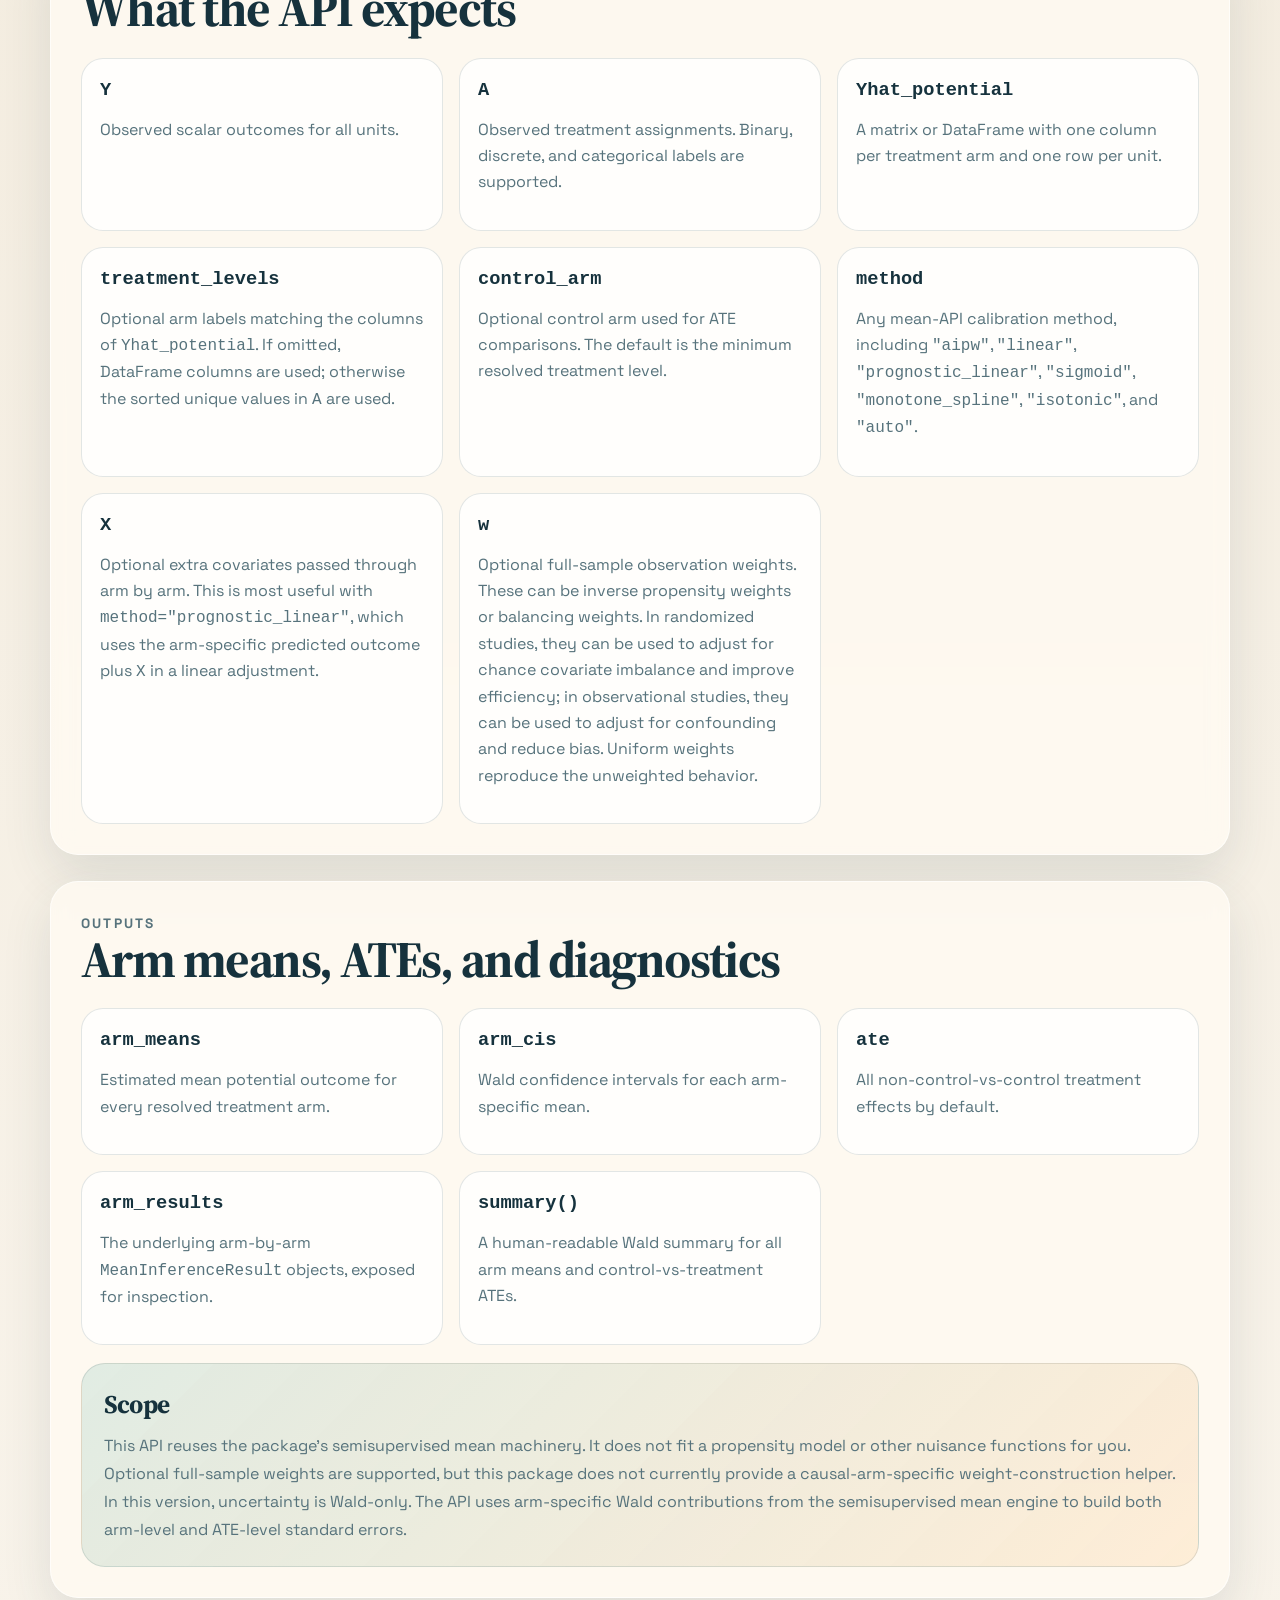
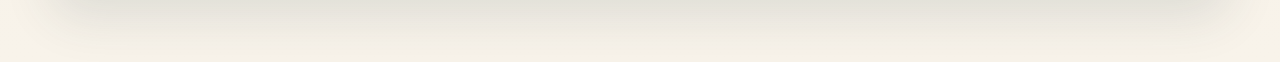
==== commit 3777eda2: "refresh paper and docs copy" ====
--- a/docs/causal.html
+++ b/docs/causal.html
@@ -111,12 +111,6 @@
             The returned result object also has <code>summary()</code> for a
             compact Wald summary of the arm means and treatment effects.
           </p>
-          <p class="panel-note">
-            All numeric inputs must be finite. The package rejects
-            <code>NaN</code> and <code>Inf</code> values in outcomes,
-            potential-outcome predictions, covariates, and weights with clear
-            validation errors.
-          </p>
         </section>
 
         <section class="section" id="inputs">
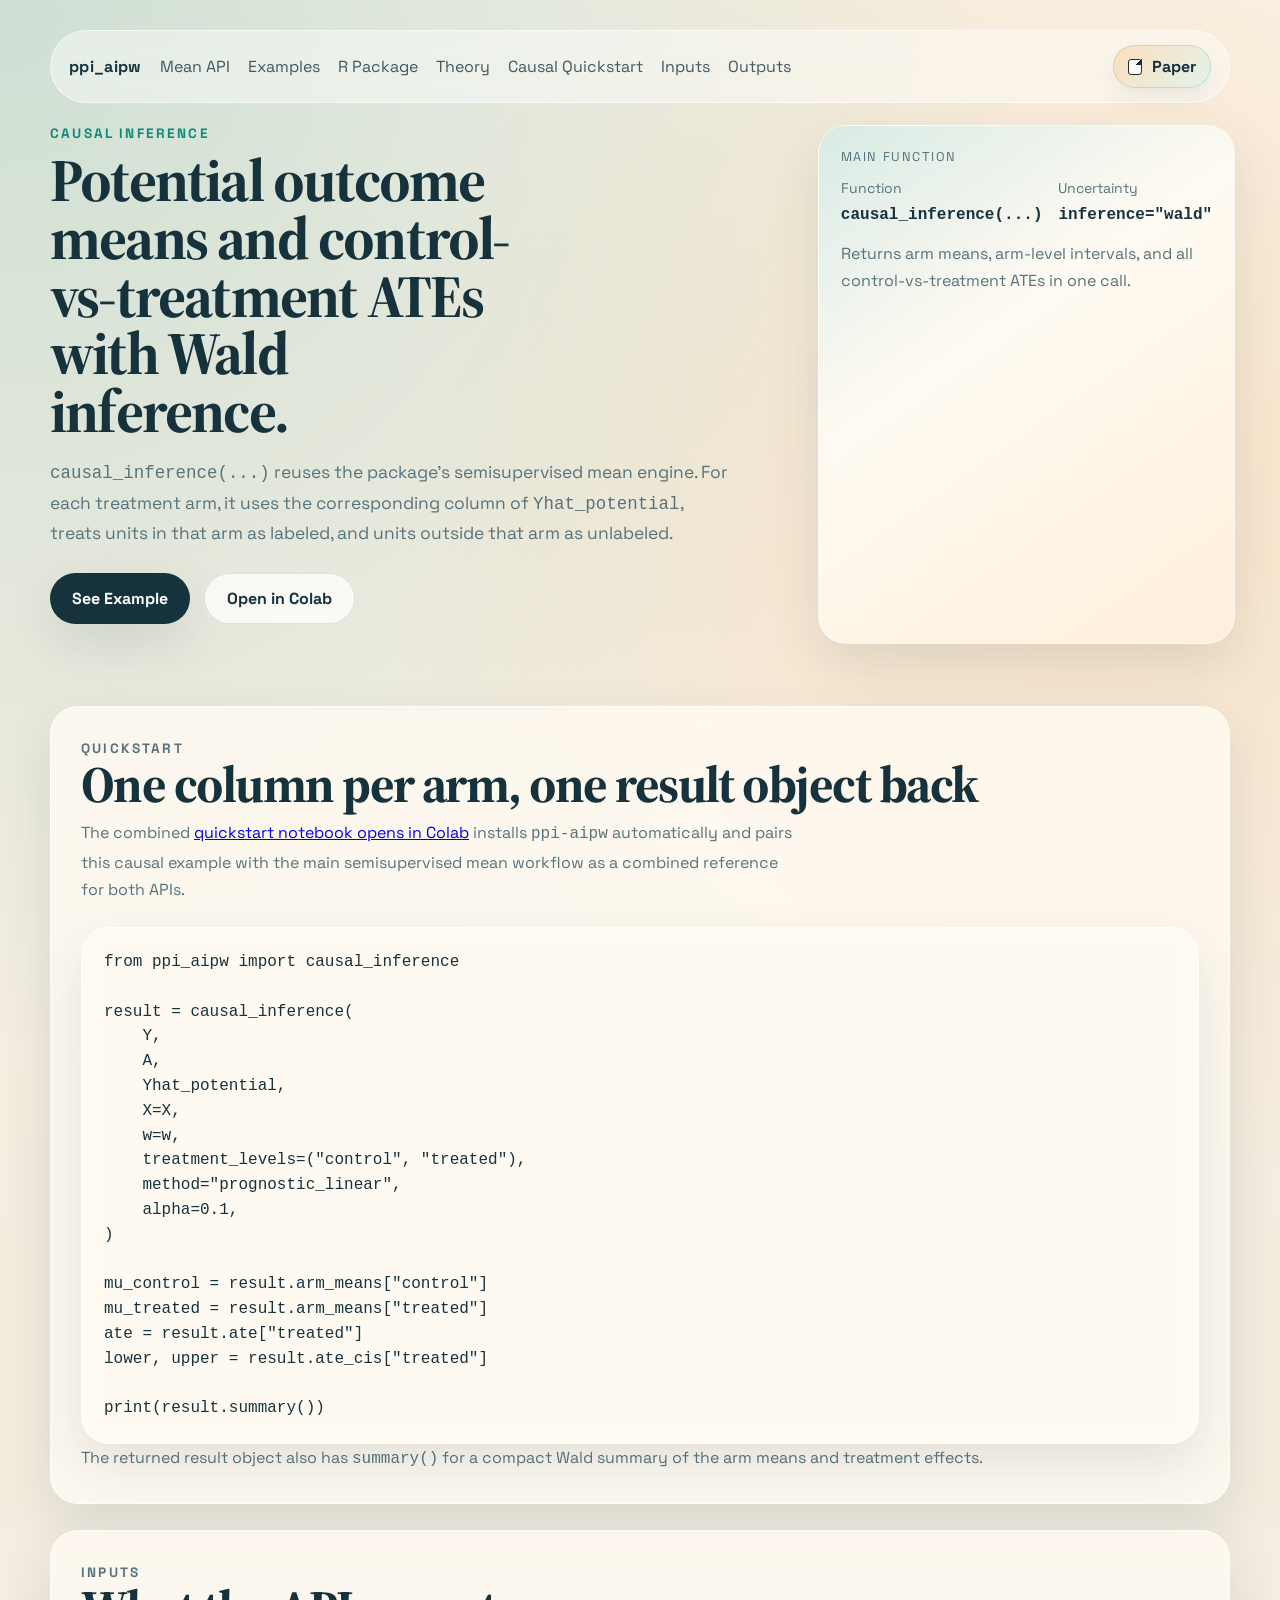
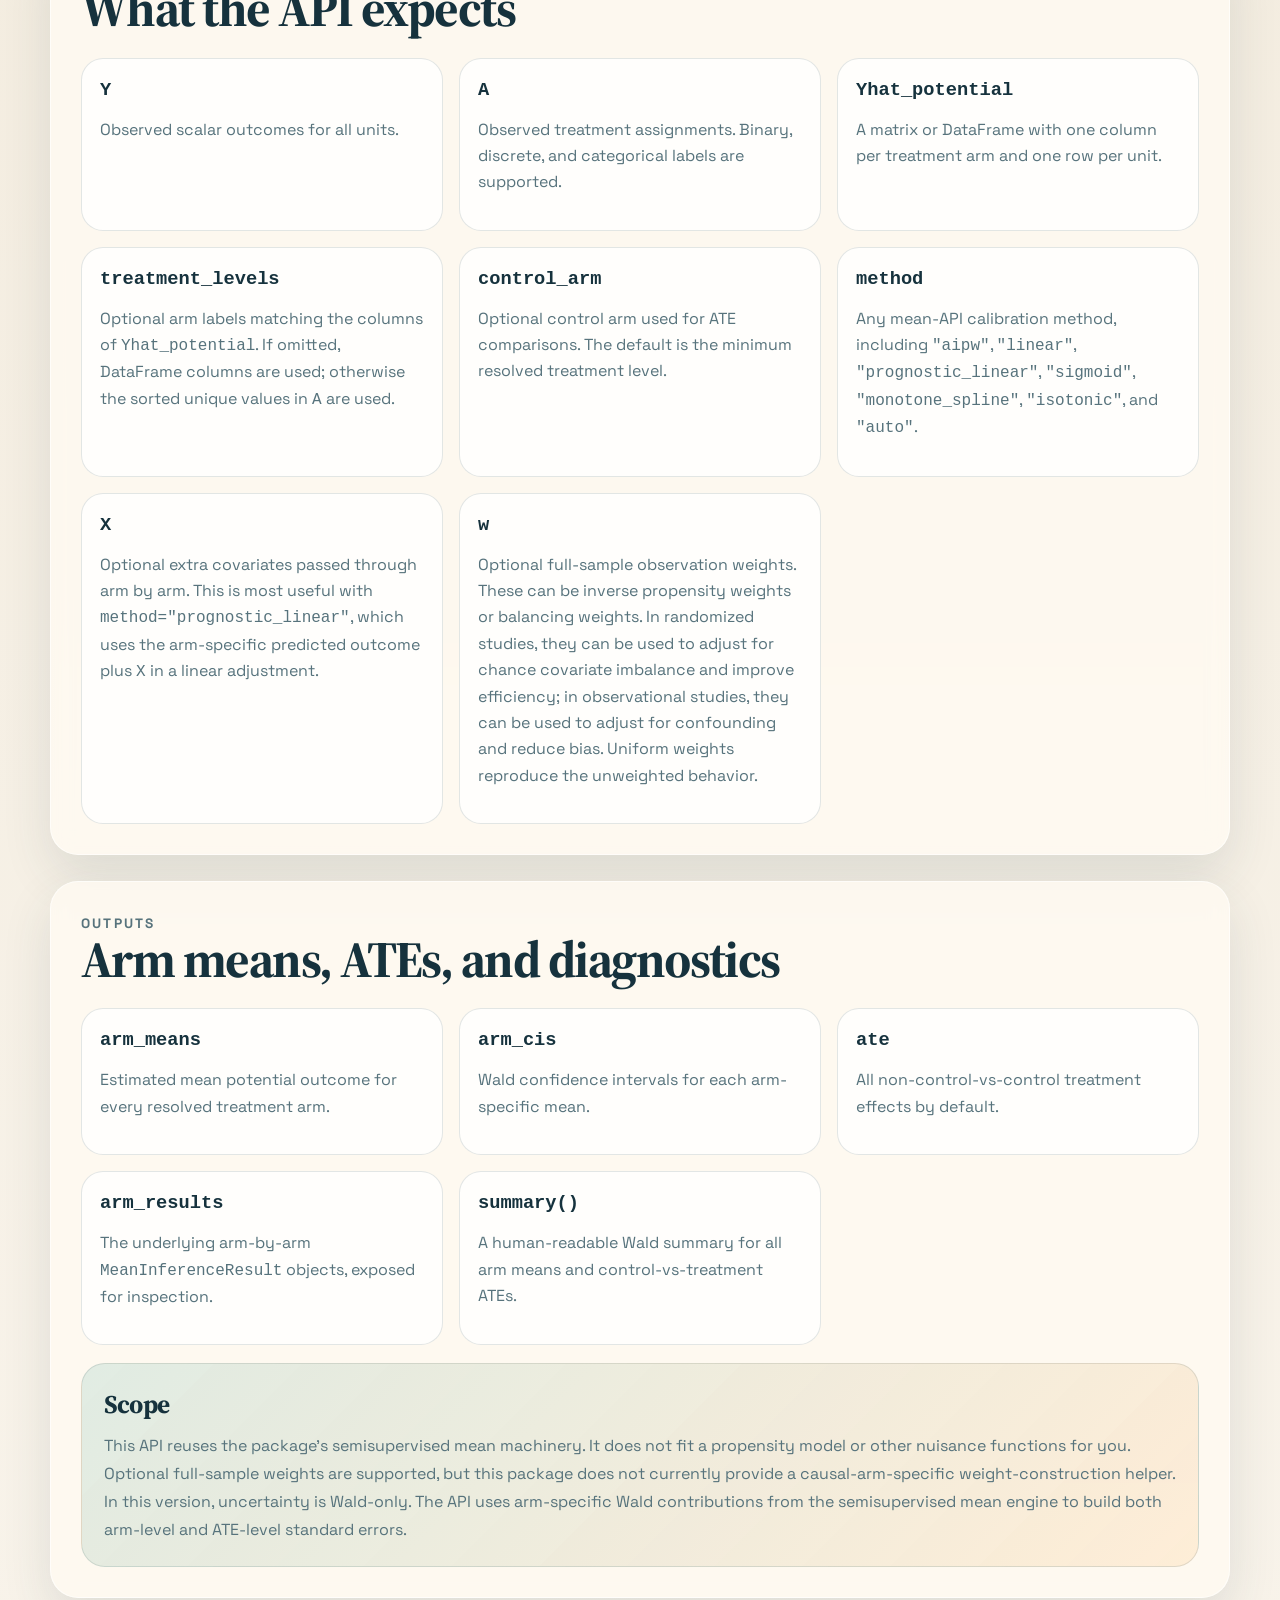
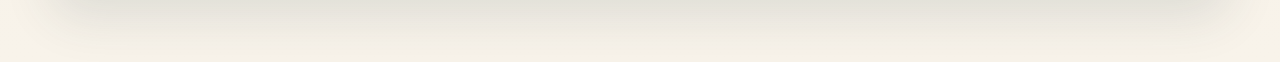
==== commit af4f9b0b: "docs: tone down website copy" ====
--- a/docs/causal.html
+++ b/docs/causal.html
@@ -82,7 +82,9 @@
             <p>
               The combined
               <a href="https://colab.research.google.com/github/Larsvanderlaan/ppi-aipw/blob/main/examples/ppi_aipw_quickstart.ipynb">quickstart notebook opens in Colab</a>
-              installs <code>ppi-aipw</code> automatically and pairs this causal example with the main semisupervised mean workflow, so it is a good single entry point if you want both APIs side by side.
+              installs <code>ppi-aipw</code> automatically and pairs this
+              causal example with the main semisupervised mean workflow as a
+              combined reference for both APIs.
             </p>
           </div>
 
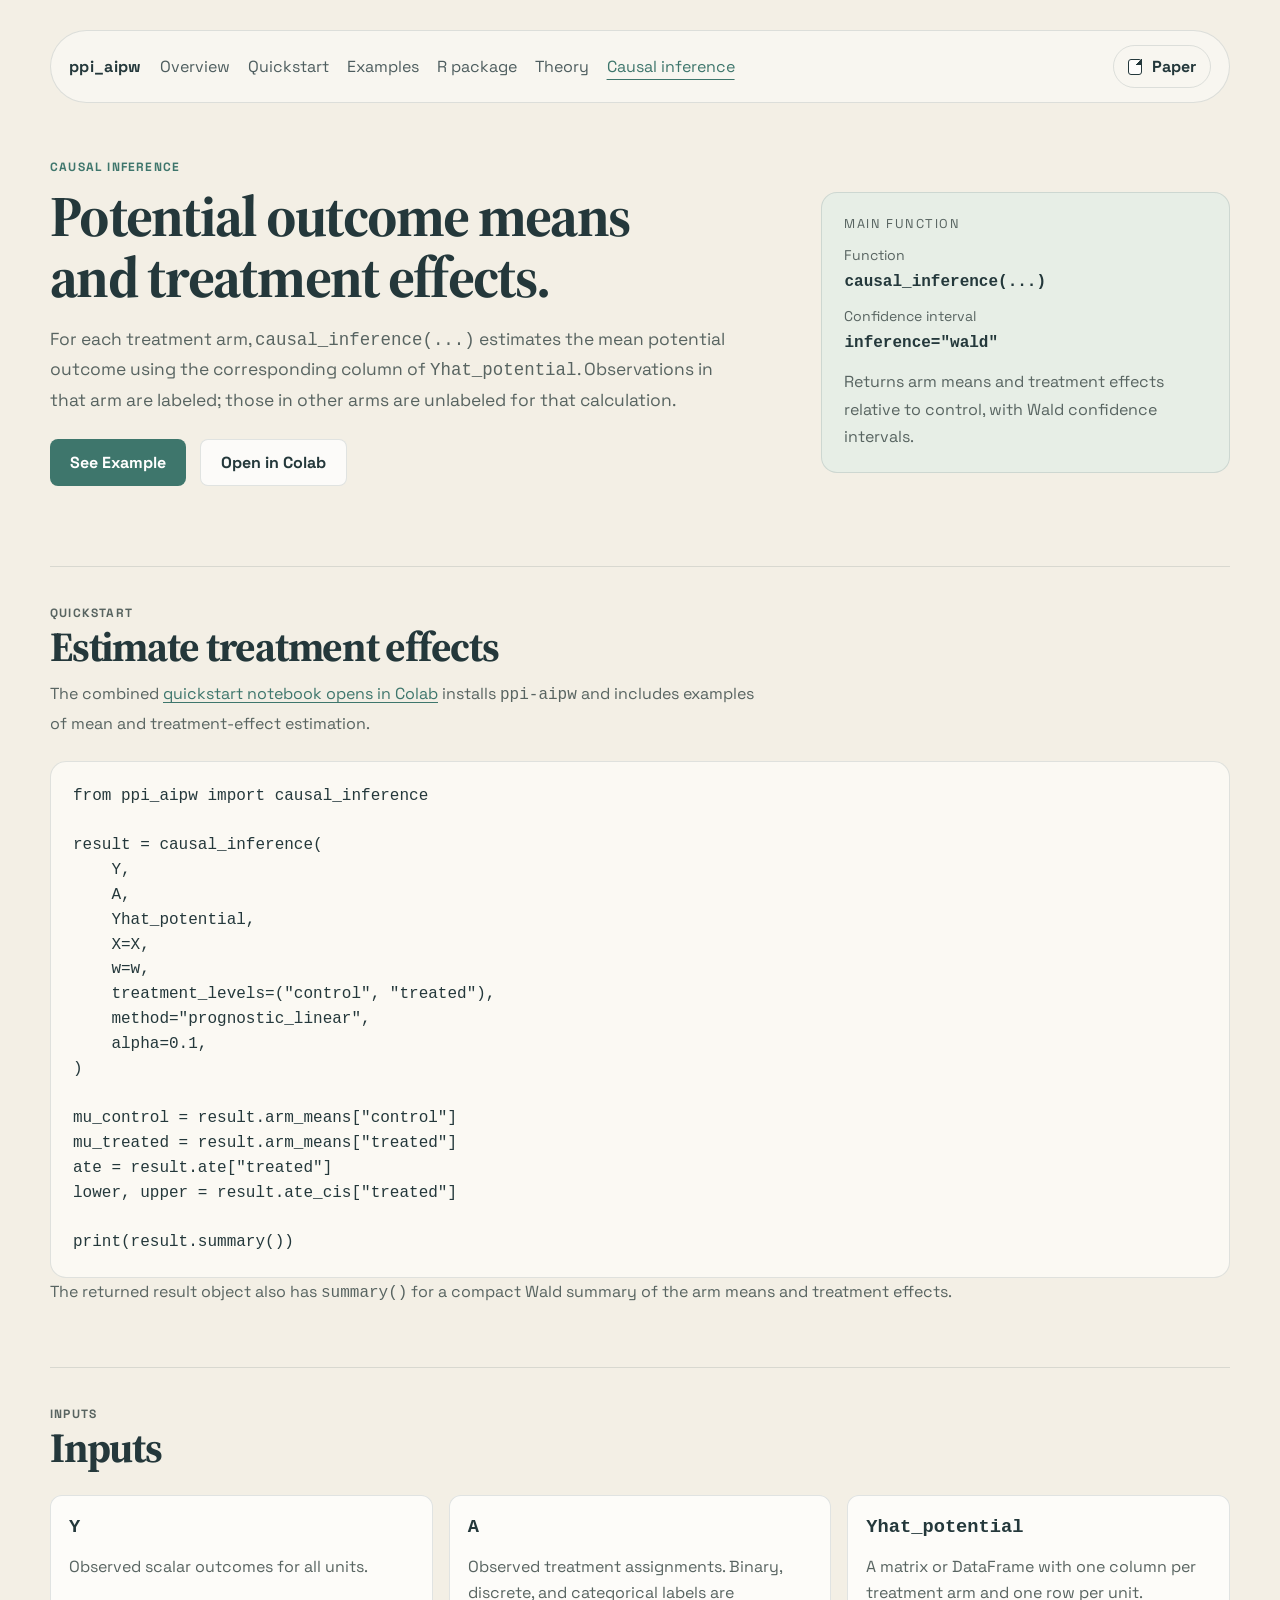
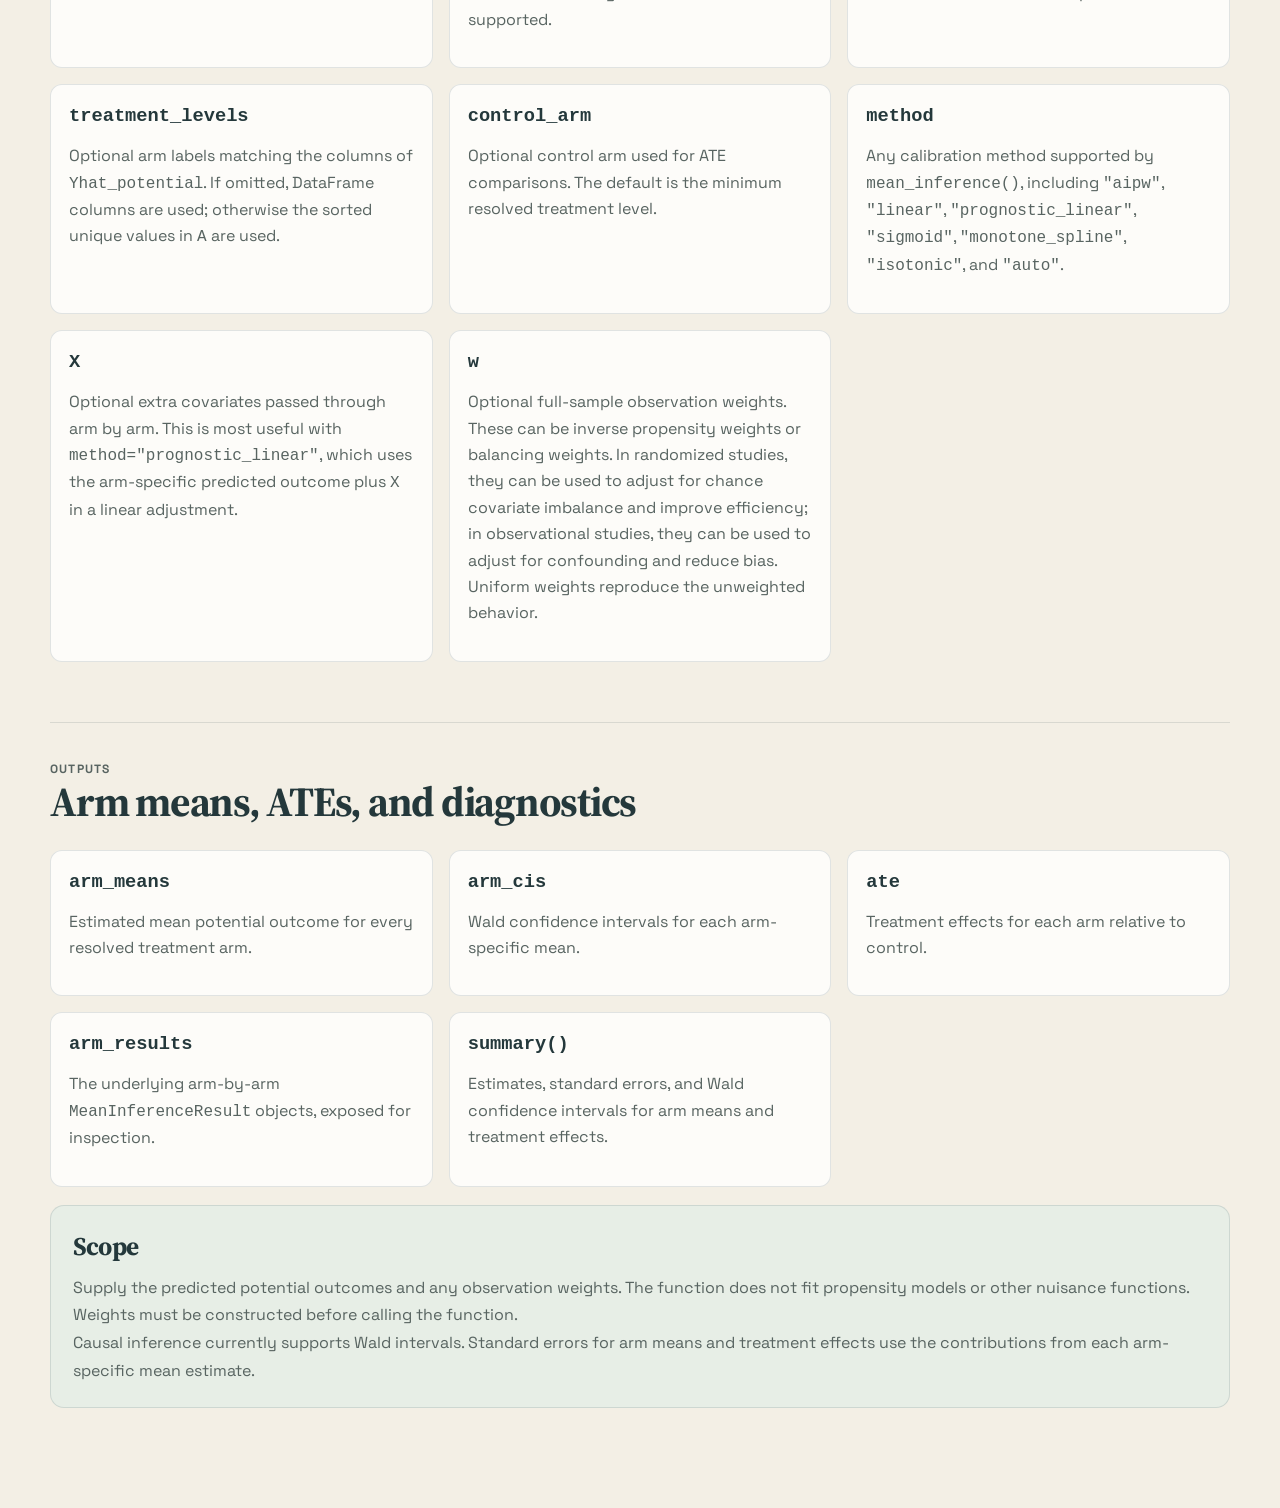
==== commit 0345178b: "Simplify package website styling and tighten explanatory prose Use a quieter cream and teal palette," ====
--- a/docs/causal.html
+++ b/docs/causal.html
@@ -3,7 +3,7 @@
   <head>
     <meta charset="UTF-8" />
     <meta name="viewport" content="width=device-width, initial-scale=1.0" />
-    <title>ppi_aipw causal inference</title>
+    <title>Causal Inference | ppi_aipw</title>
     <meta
       name="description"
       content="Causal inference for arm-specific potential outcome means and Wald ATEs in ppi_aipw."
@@ -19,16 +19,15 @@
   <body>
     <div class="page-shell">
       <header class="hero">
-        <nav class="topbar">
+        <nav class="topbar" aria-label="Main navigation">
           <div class="brand"><a href="./index.html">ppi_aipw</a></div>
           <div class="toplinks">
-            <a href="./index.html#quickstart">Mean API</a>
+            <a href="./index.html">Overview</a>
+            <a href="./index.html#quickstart">Quickstart</a>
             <a href="./examples.html">Examples</a>
-            <a href="./r.html">R Package</a>
+            <a href="./r.html">R package</a>
             <a href="./theory.html">Theory</a>
-            <a href="#quickstart">Causal Quickstart</a>
-            <a href="#inputs">Inputs</a>
-            <a href="#outputs">Outputs</a>
+            <a href="./causal.html" aria-current="page">Causal inference</a>
           </div>
           <a class="paper-link" href="./paper.pdf">
             <span class="paper-link-icon" aria-hidden="true"></span>
@@ -39,12 +38,12 @@
         <div class="hero-grid">
           <section class="hero-copy">
             <p class="eyebrow">Causal Inference</p>
-            <h1>Potential outcome means and control-vs-treatment ATEs with Wald inference.</h1>
+            <h1>Potential outcome means and treatment effects.</h1>
             <p class="lede">
-              <code>causal_inference(...)</code> reuses the package's
-              semisupervised mean engine. For each treatment arm, it uses the
-              corresponding column of <code>Yhat_potential</code>, treats units
-              in that arm as labeled, and units outside that arm as unlabeled.
+              For each treatment arm, <code>causal_inference(...)</code> estimates
+              the mean potential outcome using the corresponding column of
+              <code>Yhat_potential</code>. Observations in that arm are labeled;
+              those in other arms are unlabeled for that calculation.
             </p>
             <div class="hero-actions">
               <a class="button button-primary" href="#quickstart">See Example</a>
@@ -61,13 +60,13 @@
                   <strong><code>causal_inference(...)</code></strong>
                 </div>
                 <div>
-                  <span class="stack-name">Uncertainty</span>
+                  <span class="stack-name">Confidence interval</span>
                   <strong><code>inference="wald"</code></strong>
                 </div>
               </div>
               <p class="panel-note">
-                Returns arm means, arm-level intervals, and all
-                control-vs-treatment ATEs in one call.
+                Returns arm means and treatment effects relative to control,
+                with Wald confidence intervals.
               </p>
             </div>
           </aside>
@@ -78,13 +77,12 @@
         <section class="section" id="quickstart">
           <div class="section-heading">
             <p class="eyebrow">Quickstart</p>
-            <h2>One column per arm, one result object back</h2>
+            <h2>Estimate treatment effects</h2>
             <p>
               The combined
               <a href="https://colab.research.google.com/github/Larsvanderlaan/ppi-aipw/blob/main/examples/ppi_aipw_quickstart.ipynb">quickstart notebook opens in Colab</a>
-              installs <code>ppi-aipw</code> automatically and pairs this
-              causal example with the main semisupervised mean workflow as a
-              combined reference for both APIs.
+              installs <code>ppi-aipw</code> and includes examples of mean and
+              treatment-effect estimation.
             </p>
           </div>
 
@@ -118,7 +116,7 @@
         <section class="section" id="inputs">
           <div class="section-heading">
             <p class="eyebrow">Inputs</p>
-            <h2>What the API expects</h2>
+            <h2>Inputs</h2>
           </div>
 
           <div class="argument-grid">
@@ -144,7 +142,7 @@
             </article>
             <article class="argument-card">
               <h3><code>method</code></h3>
-              <p>Any mean-API calibration method, including <code>"aipw"</code>, <code>"linear"</code>, <code>"prognostic_linear"</code>, <code>"sigmoid"</code>, <code>"monotone_spline"</code>, <code>"isotonic"</code>, and <code>"auto"</code>.</p>
+              <p>Any calibration method supported by <code>mean_inference()</code>, including <code>"aipw"</code>, <code>"linear"</code>, <code>"prognostic_linear"</code>, <code>"sigmoid"</code>, <code>"monotone_spline"</code>, <code>"isotonic"</code>, and <code>"auto"</code>.</p>
             </article>
             <article class="argument-card">
               <h3><code>X</code></h3>
@@ -175,7 +173,7 @@
             </article>
             <article class="takeaway-card">
               <h3><code>ate</code></h3>
-              <p>All non-control-vs-control treatment effects by default.</p>
+              <p>Treatment effects for each arm relative to control.</p>
             </article>
             <article class="takeaway-card">
               <h3><code>arm_results</code></h3>
@@ -183,26 +181,24 @@
             </article>
             <article class="takeaway-card">
               <h3><code>summary()</code></h3>
-              <p>A human-readable Wald summary for all arm means and control-vs-treatment ATEs.</p>
+              <p>Estimates, standard errors, and Wald confidence intervals for arm means and treatment effects.</p>
             </article>
           </div>
 
           <div class="history-callout">
             <h3>Scope</h3>
             <p>
-              This API reuses the package's semisupervised mean machinery. It
-              does not fit a propensity model or other nuisance functions for
-              you.
-            </p>
-            <p>
-              Optional full-sample weights are supported, but this package does
-              not currently provide a causal-arm-specific weight-construction
-              helper.
-            </p>
-            <p>
-              In this version, uncertainty is Wald-only. The API uses
-              arm-specific Wald contributions from the semisupervised mean
-              engine to build both arm-level and ATE-level standard errors.
+              Supply the predicted potential outcomes and any observation
+              weights. The function does not fit propensity models or other
+              nuisance functions.
+            </p>
+            <p>
+              Weights must be constructed before calling the function.
+            </p>
+            <p>
+              Causal inference currently supports Wald intervals. Standard errors
+              for arm means and treatment effects use the contributions from
+              each arm-specific mean estimate.
             </p>
           </div>
         </section>
--- a/docs/site.css
+++ b/docs/site.css
@@ -1,17 +1,17 @@
 :root {
-  --bg: #f5efe4;
-  --bg-alt: #fffaf2;
-  --surface: rgba(255, 250, 242, 0.82);
+  --bg: #f3efe5;
+  --bg-alt: #fbf9f3;
+  --surface: #fbf9f3;
   --surface-strong: #fffdf9;
-  --ink: #16323d;
-  --muted: #57737c;
+  --ink: #24383b;
+  --muted: #586461;
   --line: rgba(22, 50, 61, 0.12);
-  --accent: #0d8a7a;
-  --accent-soft: #d7f2eb;
+  --accent: #3e766c;
+  --accent-soft: #e7eee6;
   --warm: #ffb562;
   --warm-soft: #ffe3bf;
-  --shadow: 0 20px 50px rgba(41, 65, 73, 0.12);
-  --radius: 28px;
+  --shadow: 0 6px 18px rgba(41, 65, 73, 0.05);
+  --radius: 16px;
 }
 
 * {
@@ -26,10 +26,7 @@
   margin: 0;
   min-height: 100vh;
   color: var(--ink);
-  background:
-    radial-gradient(circle at top left, rgba(13, 138, 122, 0.18), transparent 30%),
-    radial-gradient(circle at 85% 15%, rgba(255, 181, 98, 0.22), transparent 24%),
-    linear-gradient(180deg, #f9f2e7 0%, #f3ecdf 42%, #f8f3ea 100%);
+  background: var(--bg);
   font-family: "Space Grotesk", "Avenir Next", "Trebuchet MS", sans-serif;
 }
 
@@ -57,9 +54,8 @@
   padding: 14px 18px;
   margin-top: 8px;
   background: rgba(255, 255, 255, 0.42);
-  border: 1px solid rgba(255, 255, 255, 0.55);
+  border: 1px solid var(--line);
   border-radius: 999px;
-  backdrop-filter: blur(14px);
 }
 
 .brand {
@@ -87,9 +83,8 @@
   padding: 10px 14px;
   border-radius: 999px;
   color: var(--ink);
-  background: linear-gradient(135deg, rgba(255, 181, 98, 0.34), rgba(215, 242, 235, 0.72));
-  border: 1px solid rgba(13, 138, 122, 0.18);
-  box-shadow: 0 10px 24px rgba(41, 65, 73, 0.08);
+  background: transparent;
+  border: 1px solid var(--line);
   font-weight: 700;
   white-space: nowrap;
 }
@@ -139,9 +134,9 @@
 .hero-grid {
   display: grid;
   grid-template-columns: minmax(0, 1.35fr) minmax(320px, 0.75fr);
-  gap: 26px;
-  margin-top: 22px;
-  align-items: stretch;
+  gap: 36px;
+  margin-top: 56px;
+  align-items: center;
 }
 
 .hero-copy,
@@ -159,8 +154,8 @@
 
 .eyebrow {
   margin: 0 0 10px;
-  font-size: 0.85rem;
-  letter-spacing: 0.16em;
+  font-size: 0.75rem;
+  letter-spacing: 0.1em;
   text-transform: uppercase;
   color: var(--accent);
   font-weight: 700;
@@ -175,10 +170,10 @@
 }
 
 .hero h1 {
-  font-size: clamp(2.55rem, 4.7vw, 4.3rem);
-  line-height: 0.96;
+  font-size: clamp(2.55rem, 4.5vw, 4.1rem);
+  line-height: 1.06;
   margin: 0 0 16px;
-  max-width: 15ch;
+  max-width: 20ch;
 }
 
 .hero-copy {
@@ -187,8 +182,8 @@
 
 .hero-head {
   display: grid;
-  grid-template-columns: minmax(0, 1fr) clamp(170px, 20vw, 235px);
-  gap: clamp(18px, 3vw, 32px);
+  grid-template-columns: minmax(0, 1fr) 96px;
+  gap: 18px;
   align-items: center;
   margin-bottom: 10px;
 }
@@ -220,15 +215,14 @@
   width: min(100%, 230px);
   max-width: 100%;
   height: auto;
-  filter: drop-shadow(0 16px 30px rgba(41, 65, 73, 0.12));
 }
 
 .button {
   display: inline-flex;
   align-items: center;
   justify-content: center;
-  padding: 14px 22px;
-  border-radius: 999px;
+  padding: 12px 20px;
+  border-radius: 8px;
   font-weight: 700;
   transition: transform 0.2s ease, box-shadow 0.2s ease, background 0.2s ease;
 }
@@ -238,9 +232,8 @@
 }
 
 .button-primary {
-  background: var(--ink);
+  background: var(--accent);
   color: white;
-  box-shadow: var(--shadow);
 }
 
 .button-secondary {
@@ -258,7 +251,11 @@
   list-style: none;
 }
 
-.hero-pills li,
+.hero-pills li {
+  font-size: 0.85rem;
+  color: var(--muted);
+}
+
 .badge {
   padding: 9px 12px;
   border-radius: 999px;
@@ -282,15 +279,12 @@
 }
 
 .panel-card,
-.section,
 .timeline-card,
 .reference-card,
 .toggle-card,
 .method-panel {
   background: var(--surface);
-  backdrop-filter: blur(10px);
-  border: 1px solid rgba(255, 255, 255, 0.58);
-  box-shadow: var(--shadow);
+  border: 1px solid var(--line);
   border-radius: var(--radius);
 }
 
@@ -299,9 +293,7 @@
 }
 
 .gradient-card {
-  background:
-    linear-gradient(145deg, rgba(13, 138, 122, 0.16), rgba(255, 250, 242, 0.95) 40%, rgba(255, 181, 98, 0.2)),
-    var(--surface-strong);
+  background: var(--accent-soft);
 }
 
 .panel-label {
@@ -314,7 +306,7 @@
 
 .default-stack {
   display: grid;
-  grid-template-columns: 1fr 1fr;
+  grid-template-columns: 1fr;
   gap: 16px;
   margin-bottom: 16px;
 }
@@ -341,8 +333,9 @@
 }
 
 .section {
-  padding: 30px;
-  margin-top: 26px;
+  padding: 36px 0;
+  margin-top: 24px;
+  border-top: 1px solid var(--line);
 }
 
 .section-heading {
@@ -351,8 +344,8 @@
 
 .section-heading h2 {
   margin: 0 0 10px;
-  font-size: clamp(2rem, 4vw, 3.3rem);
-  line-height: 0.96;
+  font-size: clamp(1.8rem, 3.4vw, 2.6rem);
+  line-height: 1.12;
 }
 
 .section-heading p {
@@ -371,10 +364,6 @@
 
 .section-side-note {
   align-self: center;
-  padding: 14px 16px;
-  background: rgba(255, 255, 255, 0.72);
-  border-radius: 20px;
-  border: 1px solid var(--line);
 }
 
 .argument-grid,
@@ -409,7 +398,7 @@
 .mini-box {
   background: rgba(255, 255, 255, 0.78);
   border: 1px solid var(--line);
-  border-radius: 22px;
+  border-radius: 12px;
   padding: 18px;
 }
 
@@ -437,7 +426,7 @@
 
 .example-entry {
   padding: 14px;
-  border-radius: 18px;
+  border-radius: 10px;
   border: 1px solid var(--line);
   background: rgba(255, 255, 255, 0.72);
 }
@@ -482,7 +471,7 @@
 .case-study-figure {
   margin: 18px 0 0;
   padding: 10px 10px 12px;
-  border-radius: 20px;
+  border-radius: 12px;
   border: 1px solid var(--line);
   background: rgba(255, 255, 255, 0.74);
 }
@@ -564,11 +553,9 @@
   align-items: center;
   margin: 0 0 22px;
   padding: 18px;
-  border-radius: 24px;
-  border: 1px solid var(--line);
-  background:
-    linear-gradient(145deg, rgba(255, 255, 255, 0.82), rgba(215, 242, 235, 0.45)),
-    rgba(255, 255, 255, 0.72);
+  border-radius: 14px;
+  border: 1px solid var(--line);
+  background: var(--accent-soft);
 }
 
 .method-visual-card.is-hidden {
@@ -665,11 +652,9 @@
 .equation-card {
   margin-top: 18px;
   padding: 20px 22px;
-  border-radius: 24px;
-  border: 1px solid var(--line);
-  background:
-    linear-gradient(145deg, rgba(255, 255, 255, 0.82), rgba(215, 242, 235, 0.42)),
-    rgba(255, 255, 255, 0.78);
+  border-radius: 14px;
+  border: 1px solid var(--line);
+  background: var(--accent-soft);
 }
 
 .pseudo-equation {
@@ -716,12 +701,10 @@
 .theory-visual {
   margin-top: 20px;
   padding: 18px;
-  border-radius: 24px;
+  border-radius: 14px;
   border: 1px solid var(--line);
   overflow: hidden;
-  background:
-    linear-gradient(145deg, rgba(255, 255, 255, 0.85), rgba(255, 227, 191, 0.34)),
-    rgba(255, 255, 255, 0.75);
+  background: var(--bg-alt);
 }
 
 .theory-visual h3 {
@@ -745,7 +728,7 @@
 .diagram-caption {
   margin-top: 14px;
   padding: 14px 16px;
-  border-radius: 18px;
+  border-radius: 10px;
   background: rgba(255, 255, 255, 0.72);
   border: 1px solid var(--line);
   color: var(--muted);
@@ -819,7 +802,7 @@
 .theory-note {
   margin-top: 18px;
   padding: 16px 18px;
-  border-radius: 20px;
+  border-radius: 12px;
   border: 1px solid var(--line);
   background: rgba(255, 255, 255, 0.72);
   color: var(--muted);
@@ -875,7 +858,7 @@
 }
 
 .method-columns {
-  grid-template-columns: repeat(3, minmax(0, 1fr));
+  grid-template-columns: repeat(2, minmax(0, 1fr));
 }
 
 .info-box ul {
@@ -938,8 +921,8 @@
 .history-callout {
   margin-top: 18px;
   padding: 22px;
-  border-radius: 24px;
-  background: linear-gradient(135deg, rgba(13, 138, 122, 0.12), rgba(255, 181, 98, 0.18));
+  border-radius: 14px;
+  background: var(--accent-soft);
   border: 1px solid var(--line);
 }
 
@@ -954,7 +937,7 @@
 }
 
 .reference-links {
-  grid-template-columns: repeat(3, minmax(0, 1fr));
+  grid-template-columns: repeat(auto-fit, minmax(160px, 1fr));
   margin-top: 18px;
 }
 
@@ -962,7 +945,7 @@
   padding: 14px 16px;
   background: rgba(255, 255, 255, 0.75);
   border: 1px solid var(--line);
-  border-radius: 18px;
+  border-radius: 10px;
   text-align: center;
   font-weight: 700;
 }
@@ -1006,7 +989,7 @@
   }
 
   .hero-head {
-    grid-template-columns: minmax(0, 1fr) 190px;
+    grid-template-columns: minmax(0, 1fr) 96px;
     gap: 18px;
   }
 
@@ -1027,16 +1010,19 @@
   }
 
   .paper-link {
-    width: 100%;
-    justify-content: center;
+    align-self: flex-start;
   }
 
   .hero h1 {
     max-width: 100%;
   }
 
+  .hero-grid {
+    margin-top: 32px;
+  }
+
   .hero-head {
-    grid-template-columns: 1fr;
+    grid-template-columns: minmax(0, 1fr) 64px;
     gap: 14px;
   }
 
@@ -1049,7 +1035,10 @@
     margin: 0 auto;
   }
 
-  .section,
+  .section {
+    padding: 28px 0;
+  }
+
   .panel-card,
   .method-panel,
   .toggle-card,
@@ -1078,3 +1067,42 @@
     font-size: 1.35rem;
   }
 }
+
+p a {
+  color: var(--accent);
+  text-underline-offset: 3px;
+}
+
+.toplinks a[aria-current="page"] {
+  color: var(--accent);
+  opacity: 1;
+  text-decoration: underline;
+  text-underline-offset: 7px;
+}
+
+:focus-visible {
+  outline: 2px solid var(--accent);
+  outline-offset: 4px;
+}
+
+.hero-panel .code-card {
+  background: var(--ink);
+  border-color: var(--ink);
+}
+
+.hero-panel .code-card pre,
+.hero-panel .code-card .panel-label,
+.hero-panel .code-card .panel-note {
+  color: #edf1e8;
+}
+
+.section-heading > p + p,
+.reference-card > p {
+  margin-top: 14px;
+}
+
+@media (prefers-reduced-motion: reduce) {
+  html { scroll-behavior: auto; }
+  .is-revealed { animation: none; }
+  .button, .tab-button { transition: none; }
+}
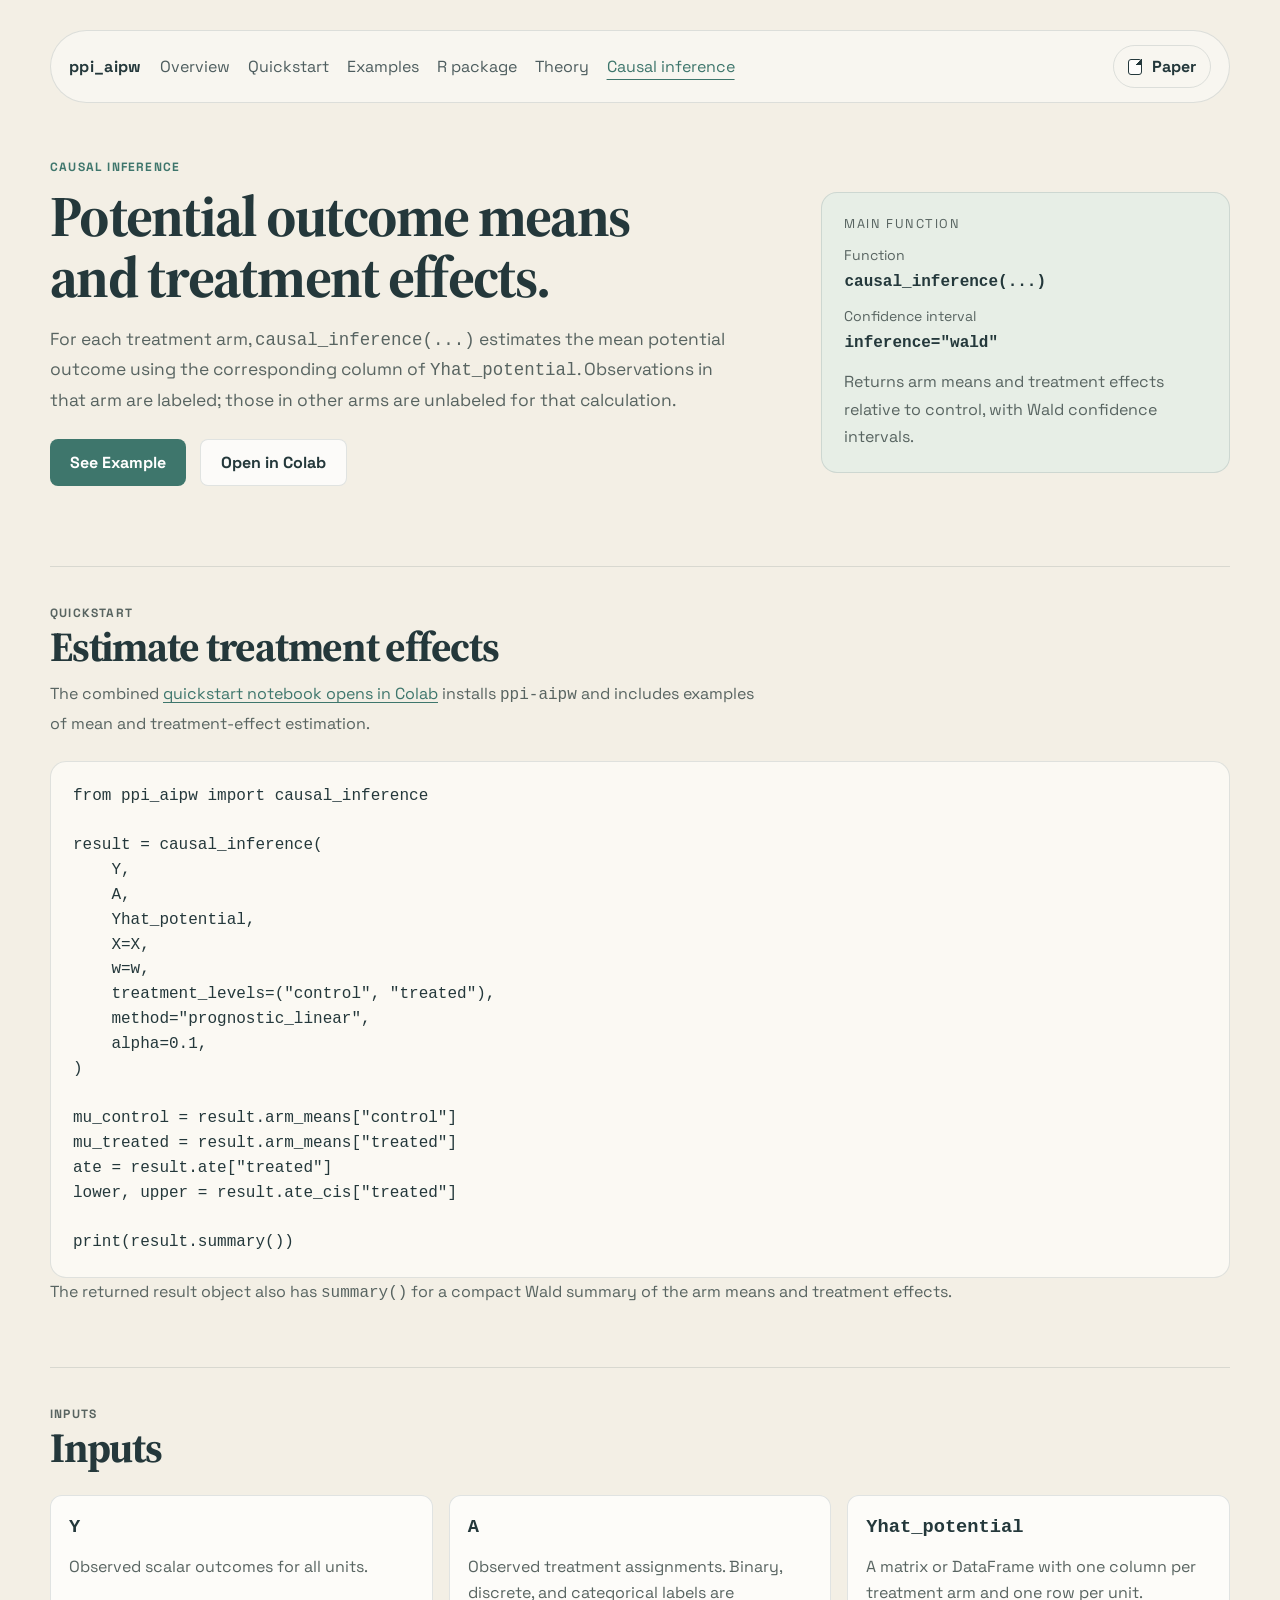
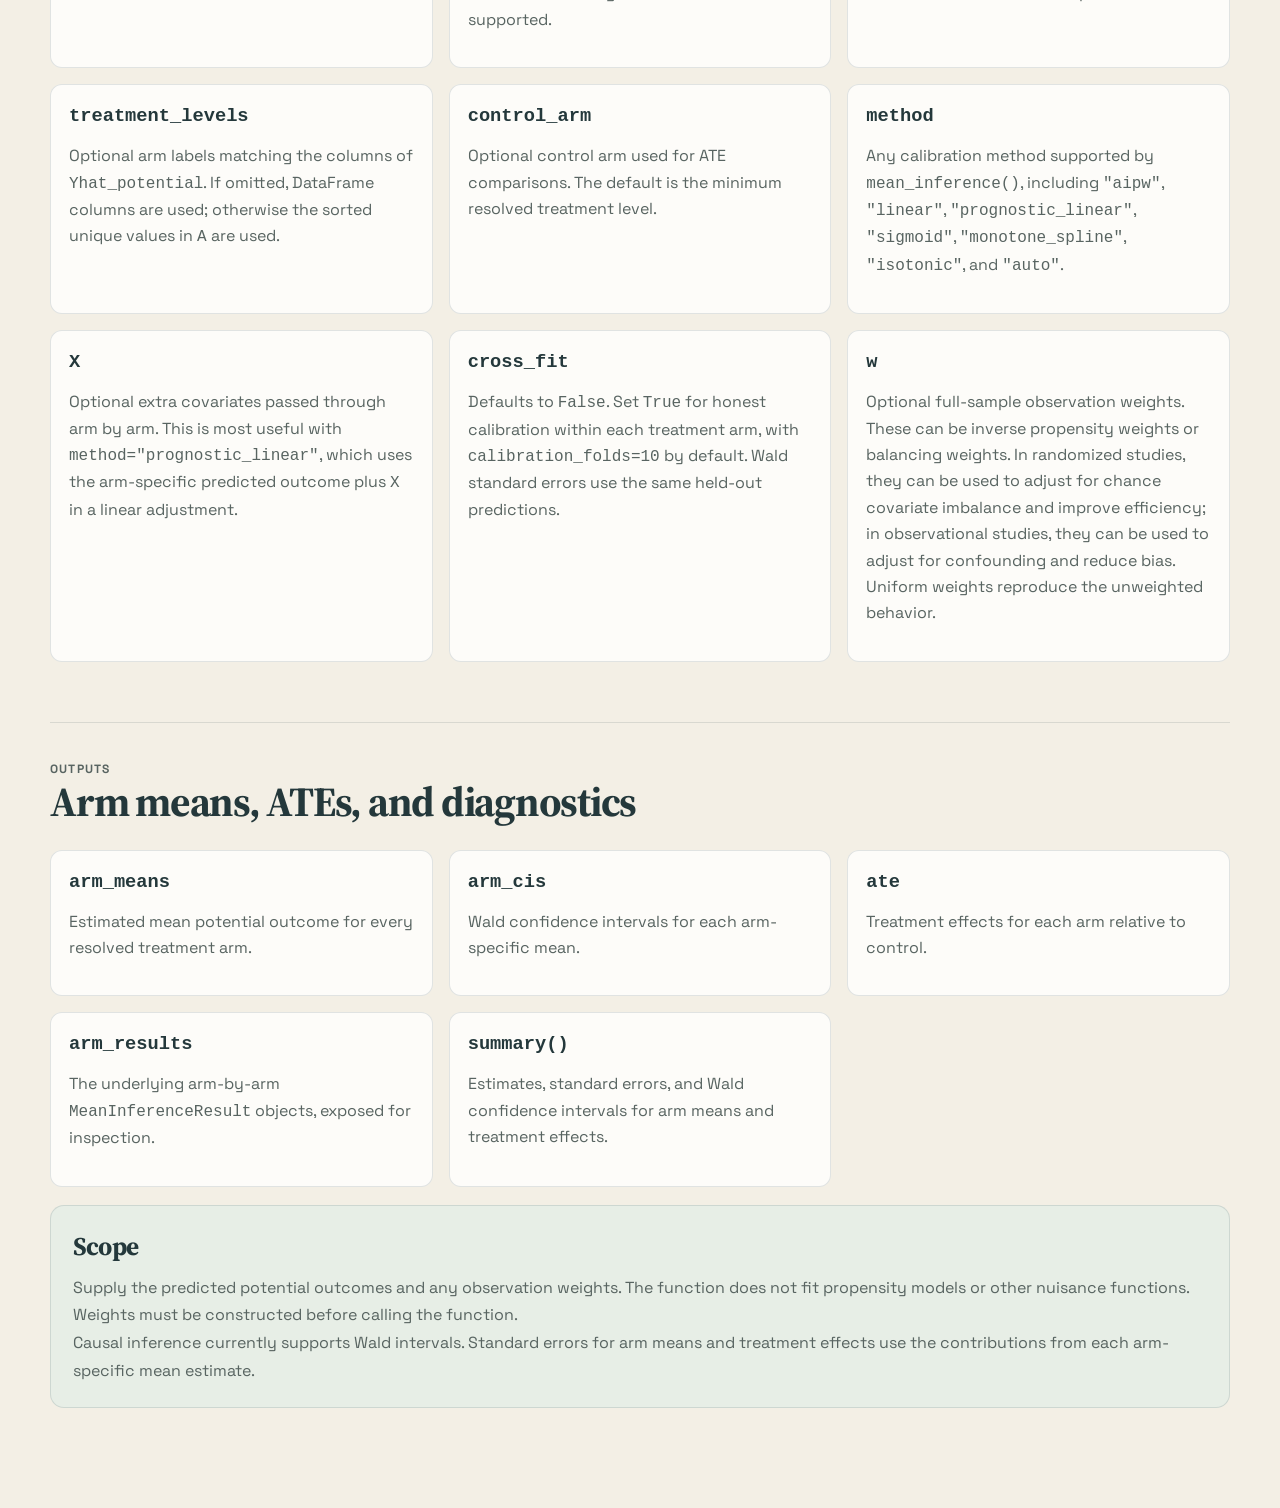
==== commit 80aa6a29: "Add optional honest calibration and correct fixed-V jackknife inference Add cross_fit=False and cali" ====
--- a/docs/causal.html
+++ b/docs/causal.html
@@ -14,7 +14,7 @@
       href="https://fonts.googleapis.com/css2?family=Space+Grotesk:wght@400;500;700&family=Source+Serif+4:opsz,wght@8..60,400;8..60,600&display=swap"
       rel="stylesheet"
     />
-    <link rel="stylesheet" href="./site.css" />
+    <link rel="stylesheet" href="./site.css?v=b0bfe73732" />
   </head>
   <body>
     <div class="page-shell">
@@ -150,6 +150,10 @@
               
             </article>
             <article class="argument-card">
+              <h3><code>cross_fit</code></h3>
+              <p>Defaults to <code>False</code>. Set <code>True</code> for honest calibration within each treatment arm, with <code>calibration_folds=10</code> by default. Wald standard errors use the same held-out predictions.</p>
+            </article>
+            <article class="argument-card">
               <h3><code>w</code></h3>
               <p>Optional full-sample observation weights. These can be inverse propensity weights or balancing weights. In randomized studies, they can be used to adjust for chance covariate imbalance and improve efficiency; in observational studies, they can be used to adjust for confounding and reduce bias. Uniform weights reproduce the unweighted behavior.</p>
             </article>
